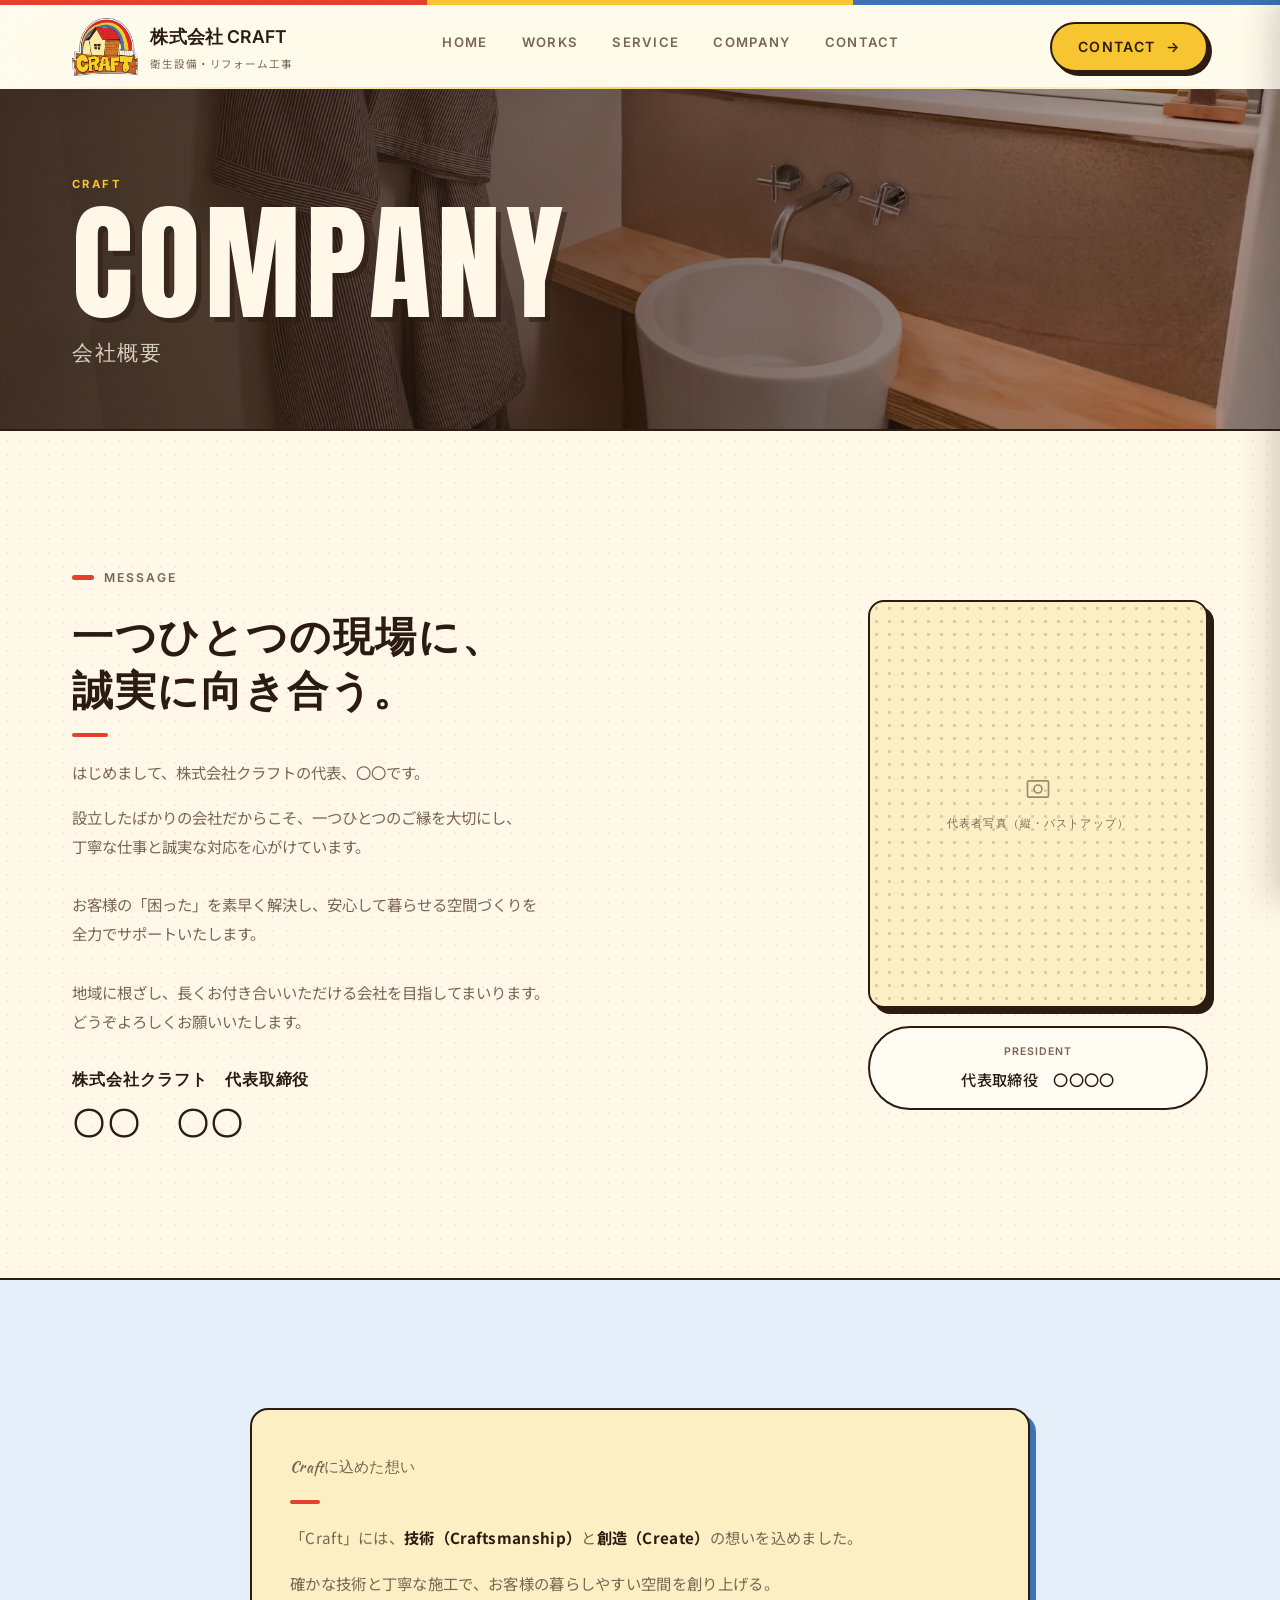
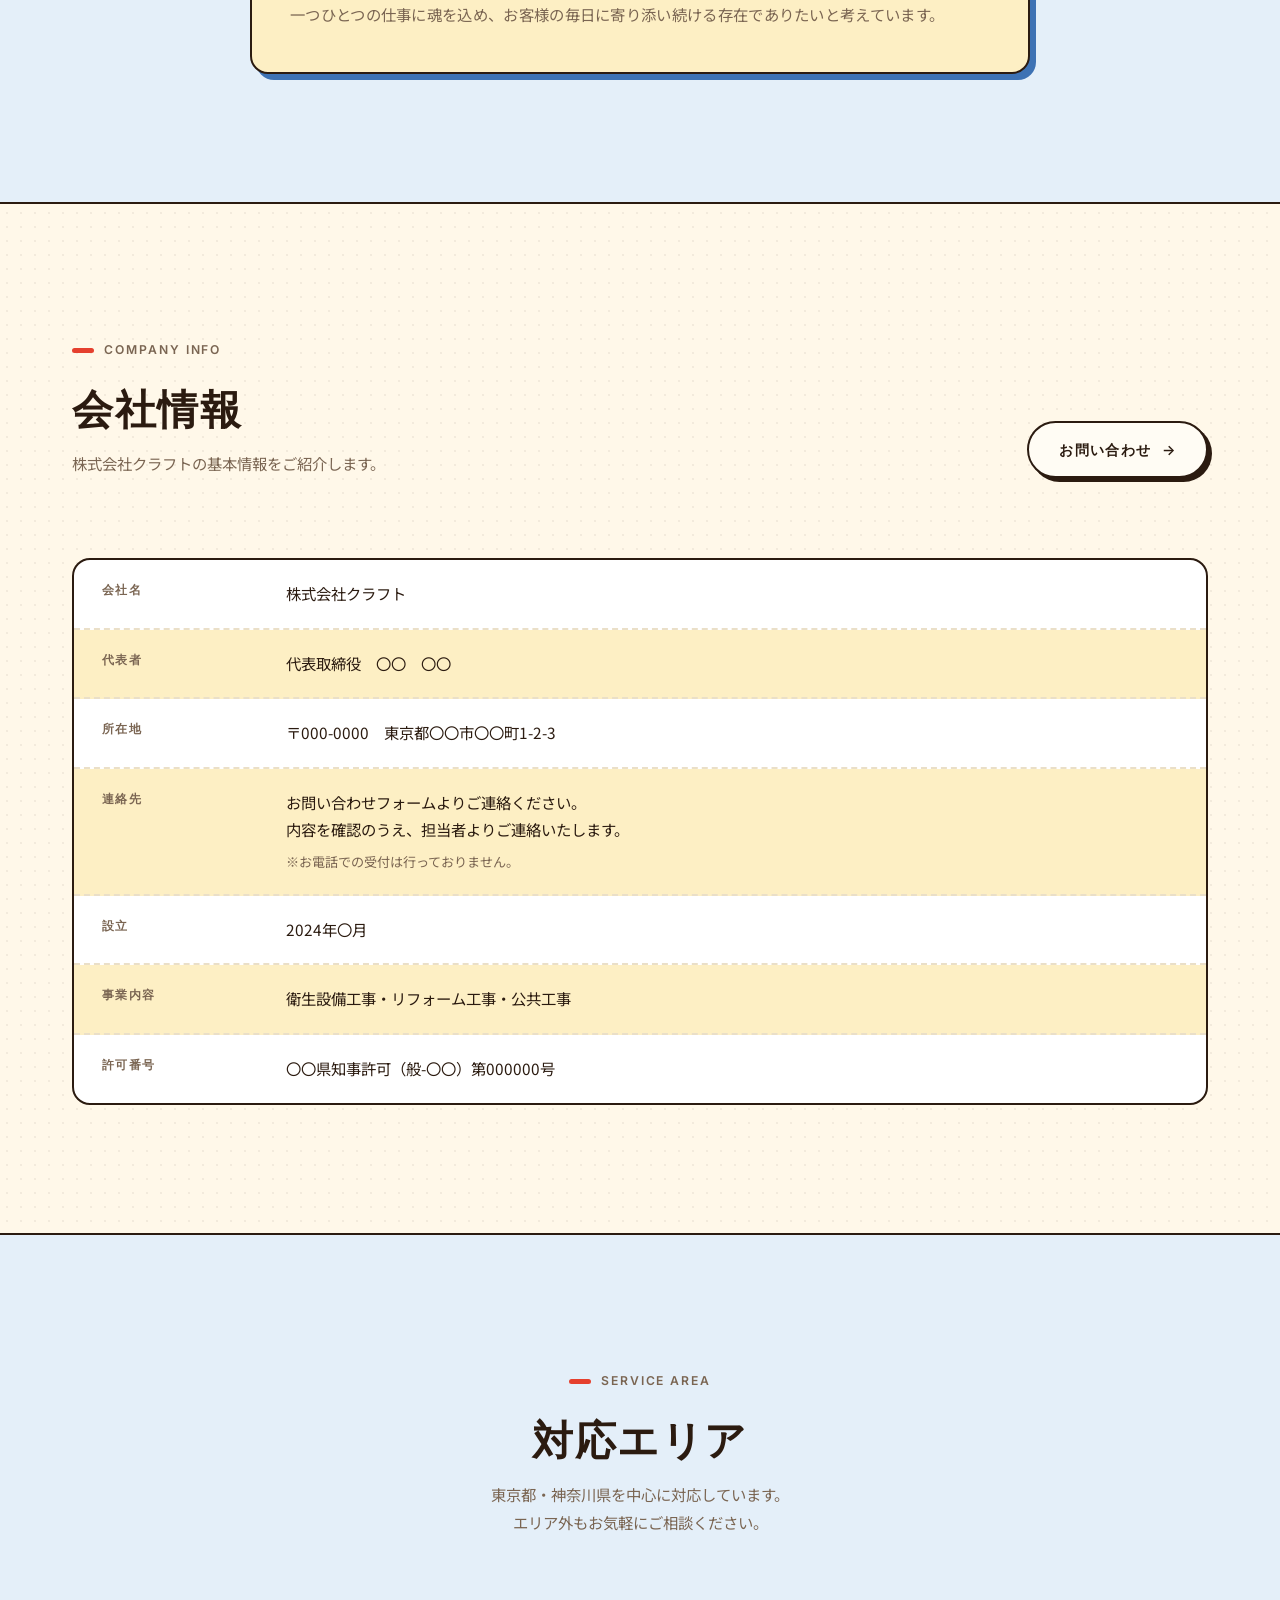
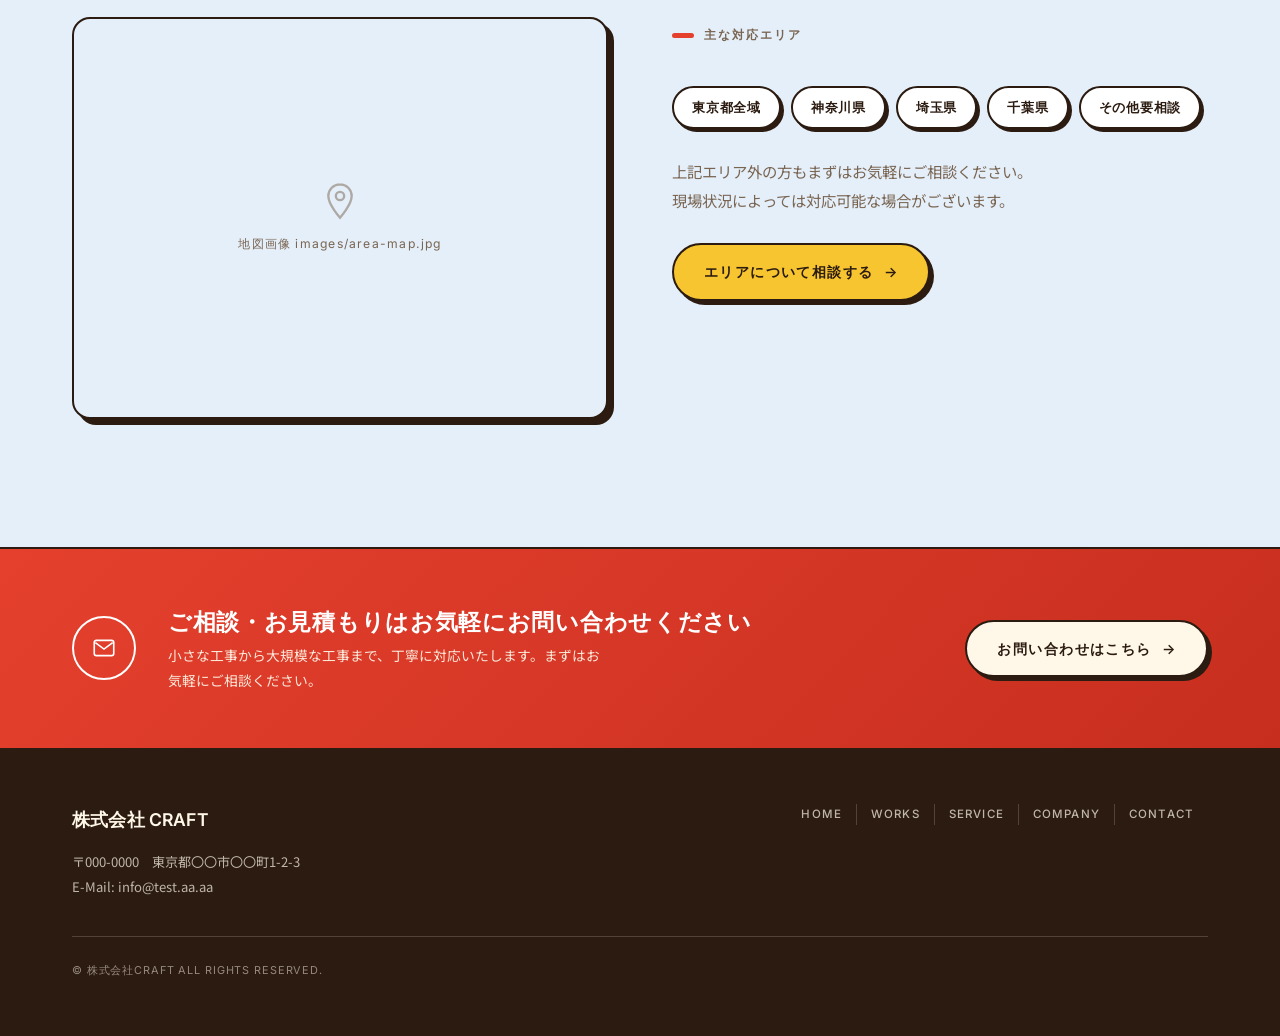
==== company.html @ cd1c636b "Add files via upload" ====
<!doctype html>
<html lang="ja">
  <head>
    <meta charset="UTF-8" />
    <meta name="viewport" content="width=device-width, initial-scale=1.0" />
    <title>会社概要 | 株式会社CRAFT</title>
    <meta
      name="description"
      content="株式会社CRAFTの会社概要。代表挨拶・CRAFTに込めた想い・会社情報・対応エリアをご紹介します。"
    />
    <link
      href="https://fonts.googleapis.com/css2?family=Anton&family=Oswald:wght@400;500;600;700&family=Inter:wght@300;400;500;600;700&family=Pacifico&family=Noto+Sans+JP:wght@300;400;500;700&display=swap"
      rel="stylesheet"
    />
    <link
      href="https://fonts.googleapis.com/css2?family=Kaushan+Script&display=swap"
      rel="stylesheet"
    />
    <link rel="stylesheet" href="css/reset.min.css" />
    <link rel="stylesheet" href="css/style.css" />
    <link rel="stylesheet" href="css/pages.css" />
  </head>
  <body>
    <div class="top-stripe"></div>
    <header class="site-header">
      <div class="wrap">
        <a href="index.html" class="logo">
          <img src="images/logo.webp" alt="株式会社クラフト ロゴ" />
          <span>株式会社 CRAFT<small>衛生設備・リフォーム工事</small></span>
        </a>
        <nav class="nav">
          <a href="index.html">HOME</a>
          <a href="works.html">WORKS</a>
          <a href="service.html">SERVICE</a>
          <a href="company.html" class="is-active">COMPANY</a>
          <a href="contact.html">CONTACT</a>
        </nav>
        <div class="header__right">
          <a href="contact.html" class="btn btn--primary"
            ><span>CONTACT</span><span class="arrow">→</span></a
          >
          <button
            class="hamburger"
            id="hamburgerBtn"
            aria-label="メニューを開く"
          >
            <span class="hamburger__label">MENU</span>
            <span class="hamburger__lines">
              <span></span>
              <span></span>
              <span></span>
            </span>
          </button>
        </div>
      </div>
    </header>
    <nav class="mobile-nav" id="mobileNav">
      <button class="close" id="closeBtn" aria-label="メニューを閉じる">
        <span></span><span></span>
      </button>
      <a href="index.html">HOME</a>
      <a href="works.html">WORKS</a>
      <a href="service.html">SERVICE</a>
      <a href="company.html">COMPANY</a>
      <a href="contact.html">CONTACT</a>
    </nav>
    <main>
      <section class="page-hero page-hero--company">
        <div class="page-hero__bg"></div>
        <div class="page-hero__overlay"></div>
        <div class="wrap page-hero__inner">
          <p class="page-hero__eyebrow">Craft</p>
          <h1 class="page-hero__title">COMPANY</h1>
          <p class="page-hero__subtitle">会社概要</p>
        </div>
      </section>

      <!-- 代表挨拶 -->
      <section class="block" id="president">
        <div class="wrap">
          <div class="president__body reveal">
            <div class="president__text">
              <p class="eyebrow">Message</p>
              <h2 class="heading">
                一つひとつの現場に、<br />誠実に向き合う。
              </h2>
              <div class="service-detail__rule"></div>
              <p class="lead">
                はじめまして、株式会社クラフトの代表、〇〇です。
              </p>
              <p
                style="
                  margin-top: 16px;
                  font-size: var(--fs-body);
                  color: var(--ink-soft);
                  line-height: 1.9;
                "
              >
                設立したばかりの会社だからこそ、一つひとつのご縁を大切にし、<br />
                丁寧な仕事と誠実な対応を心がけています。<br /><br />
                お客様の「困った」を素早く解決し、安心して暮らせる空間づくりを<br />
                全力でサポートいたします。<br /><br />
                地域に根ざし、長くお付き合いいただける会社を目指してまいります。<br />
                どうぞよろしくお願いいたします。
              </p>
              <p
                style="
                  margin-top: 28px;
                  font-family: var(--f-display);
                  font-weight: 600;
                  font-size: 1rem;
                  letter-spacing: 0.06em;
                  color: var(--ink);
                "
              >
                株式会社クラフト　代表取締役<br />
                <span
                  style="
                    font-family: var(--f-hero);
                    font-size: 2rem;
                    letter-spacing: 0.08em;
                  "
                  >〇〇　〇〇</span
                >
              </p>
            </div>
            <div>
              <div class="frame president__media">
                <div class="ph" style="--r: 3/3.6">
                  <div class="ph__tag">
                    <svg
                      viewBox="0 0 24 24"
                      fill="none"
                      stroke="currentColor"
                      stroke-width="1.4"
                    >
                      <rect x="3" y="5" width="18" height="14" rx="1.2" />
                      <circle cx="12" cy="12" r="3.4" />
                    </svg>
                    <span>代表者写真（縦・バストアップ）</span>
                  </div>
                </div>
              </div>
              <div class="about__caption">
                <span class="role">PRESIDENT</span>
                <span class="name">代表取締役　〇〇〇〇</span>
              </div>
            </div>
          </div>
        </div>
      </section>

      <!-- Craftに込めた想い -->
      <section class="block block--soft" id="belief">
        <div class="wrap">
          <div class="reveal" style="max-width: 780px; margin-inline: auto">
            <div
              class="about__belief"
              style="border-radius: 18px; box-shadow: 6px 6px 0 var(--blue)"
            >
              <p class="about__belief-title">Craftに込めた想い</p>
              <div class="about__belief-rule"></div>
              <p>
                「Craft」には、<strong>技術（Craftsmanship）</strong>と<strong>創造（Create）</strong>の想いを込めました。
              </p>
              <p
                style="
                  margin-top: 14px;
                  font-size: var(--fs-body);
                  color: var(--ink-soft);
                  line-height: 2;
                "
              >
                確かな技術と丁寧な施工で、お客様の暮らしやすい空間を創り上げる。<br />
                一つひとつの仕事に魂を込め、お客様の毎日に寄り添い続ける存在でありたいと考えています。
              </p>
            </div>
          </div>
        </div>
      </section>

      <!-- 会社概要 -->
      <section class="block" id="overview">
        <div class="wrap">
          <div class="sec-head sec-head--split reveal">
            <div>
              <p class="eyebrow">Company Info</p>
              <h2 class="heading">会社情報</h2>
              <p class="lead">株式会社クラフトの基本情報をご紹介します。</p>
            </div>
            <a href="contact.html" class="btn btn--outline"
              ><span>お問い合わせ</span><span class="arrow">→</span></a
            >
          </div>
          <dl class="company__table reveal">
            <div class="company__row">
              <dt>会社名</dt>
              <dd>株式会社クラフト</dd>
            </div>
            <div class="company__row">
              <dt>代表者</dt>
              <dd>代表取締役　〇〇　〇〇</dd>
            </div>
            <div class="company__row">
              <dt>所在地</dt>
              <dd>〒000-0000　東京都〇〇市〇〇町1-2-3</dd>
            </div>
            <div class="company__row">
              <dt>連絡先</dt>
              <dd>
                お問い合わせフォームよりご連絡ください。<br />
                内容を確認のうえ、担当者よりご連絡いたします。
                <small>※お電話での受付は行っておりません。</small>
              </dd>
            </div>
            <div class="company__row">
              <dt>設立</dt>
              <dd>2024年〇月</dd>
            </div>
            <div class="company__row">
              <dt>事業内容</dt>
              <dd>衛生設備工事・リフォーム工事・公共工事</dd>
            </div>
            <div class="company__row">
              <dt>許可番号</dt>
              <dd>〇〇県知事許可（般-〇〇）第000000号</dd>
            </div>
          </dl>
        </div>
      </section>

      <!-- 対応エリア -->
      <section class="block block--soft" id="area">
        <div class="wrap">
          <div class="sec-head sec-head--center reveal">
            <p class="eyebrow">Service Area</p>
            <h2 class="heading">対応エリア</h2>
            <p class="lead" style="margin-inline: auto">
              東京都・神奈川県を中心に対応しています。<br />エリア外もお気軽にご相談ください。
            </p>
          </div>
          <div class="area__body reveal">
            <div class="area__map-wrap">
              <svg
                viewBox="0 0 24 24"
                fill="none"
                stroke="currentColor"
                stroke-width="1.4"
              >
                <path
                  d="M12 2C8.13 2 5 5.13 5 9c0 5.25 7 13 7 13s7-7.75 7-13c0-3.87-3.13-7-7-7z"
                />
                <circle cx="12" cy="9" r="2.5" />
              </svg>
              <span>地図画像 images/area-map.jpg</span>
            </div>
            <div>
              <p class="eyebrow" style="margin-bottom: 20px">主な対応エリア</p>
              <div class="area__tags">
                <span class="area__tag">東京都全域</span>
                <span class="area__tag">神奈川県</span>
                <span class="area__tag">埼玉県</span>
                <span class="area__tag">千葉県</span>
                <span class="area__tag">その他要相談</span>
              </div>
              <p
                style="
                  margin-top: 28px;
                  font-size: var(--fs-body);
                  color: var(--ink-soft);
                  line-height: 1.9;
                "
              >
                上記エリア外の方もまずはお気軽にご相談ください。<br />
                現場状況によっては対応可能な場合がございます。
              </p>
              <a
                href="contact.html"
                class="btn btn--primary"
                style="margin-top: 28px"
              >
                <span>エリアについて相談する</span><span class="arrow">→</span>
              </a>
            </div>
          </div>
        </div>
      </section>
      <section class="block block--dark block--contact">
        <div class="wrap">
          <div class="contact__body reveal">
            <span class="contact__icon">
              <svg
                viewBox="0 0 24 24"
                fill="none"
                stroke="currentColor"
                stroke-width="1.5"
              >
                <rect x="3" y="5" width="18" height="14" rx="2" />
                <path d="m4 7 8 6 8-6" />
              </svg>
            </span>
            <div class="contact__text">
              <h2 class="heading">
                ご相談・お見積もりはお気軽にお問い合わせください
              </h2>
              <p class="lead">
                小さな工事から大規模な工事まで、丁寧に対応いたします。まずはお気軽にご相談ください。
              </p>
            </div>
            <a href="contact.html" class="btn btn--light"
              ><span>お問い合わせはこちら</span><span class="arrow">→</span></a
            >
          </div>
        </div>
      </section>
    </main>

    <footer class="site-footer">
      <div class="wrap">
        <div class="footer__top">
          <div class="footer__brand">
            <span class="logo">株式会社 CRAFT</span>
            <p>
              〒000-0000　東京都〇〇市〇〇町1-2-3<br />E-Mail: info@test.aa.aa
            </p>
          </div>
          <nav class="footer__nav">
            <a href="index.html">HOME</a>
            <a href="works.html">WORKS</a>
            <a href="service.html">SERVICE</a>
            <a href="company.html">COMPANY</a>
            <a href="contact.html">CONTACT</a>
          </nav>
        </div>
        <p class="footer__bottom">© 株式会社CRAFT All Rights Reserved.</p>
      </div>
    </footer>
    <script src="js/main.js"></script>
  </body>
</html>
---- css/style.css ----
/* ==================================================
   style.css  |  株式会社クラフト  Corporate Site
   -------------------------------------------------
   ロゴカラー参照
     Yellow  #F7C530 / Deep #E0A815 / Soft #FDEFC4
     Red     #E5402E / Deep #C72E1E
     Blue    #3D72B4 / Deep #2C5588 / Soft #E4EFF9
   -------------------------------------------------
   フォント（BRONSON & CO. 参照）
     Hero    : Anton            （ヒーロー大見出し・超極太）
     Display : Oswald           （セクション見出し・コンデンスドアメリカン）
     Body    : Noto Sans JP     （日本語本文）
     Label   : Inter            （ボタン・ラベル・メタ情報）
     Accent  : Pacifico         （装飾アクセント）
   ================================================== */

/* ===================== Tokens ===================== */
:root {
  --cream: #fff8e9;
  --off-white: #fffcf4;
  --paper: #ffffff;

  --yellow: #f7c530;
  --yellow-deep: #e0a815;
  --yellow-soft: #fdefc4;

  --red: #e5402e;
  --red-deep: #c72e1e;

  --blue: #3d72b4;
  --blue-deep: #2c5588;
  --blue-soft: #e4eff9;

  --ink: #2b1b10;
  --ink-soft: #7a6552;
  --line: #eadfc8;
  --white: #ffffff;

  /* ── Fonts ── */
  --f-hero: "Anton", sans-serif; /* ヒーロー大見出し */
  --f-display: "Oswald", sans-serif; /* セクション見出し */
  --f-body: "Noto Sans JP", sans-serif; /* 日本語本文 */
  --f-label: "Inter", sans-serif; /* ボタン・ラベル */
  --f-accent: "Kaushan Script", cursive; /* 装飾アクセント */

  /* ── Font sizes ── */
  --fs-hero: clamp(2.5rem, 4.3vw, 3.9rem); /* ヒーロータイトル */
  --fs-h2: clamp(1.8rem, 3.2vw, 2.8rem); /* セクション見出し */
  --fs-h2-sub: clamp(1.1rem, 1.8vw, 1.4rem); /* サブ見出し */
  --fs-eyebrow: 0.76rem; /* アイブロウラベル */
  --fs-body: 0.96rem; /* 本文 */
  --fs-small: 0.82rem; /* 補足・メタ */
  --fs-btn: 0.88rem; /* ボタン */

  --side: clamp(24px, 6vw, 72px);
  --gap-lg: clamp(28px, 5vw, 72px);
  --header-h: 84px;
  --stripe-h: 5px;
}

* {
  box-sizing: border-box;
}
html {
  scroll-behavior: smooth;
}
body {
  margin: 0;
  background-color: var(--cream);
  background-image: radial-gradient(
    rgba(43, 27, 16, 0.06) 1px,
    transparent 1px
  );
  background-size: 14px 14px;
  color: var(--ink);
  font-family: var(--f-body);
  font-weight: 400;
  line-height: 1.8;
  -webkit-font-smoothing: antialiased;
}
img,
svg {
  display: block;
  max-width: 100%;
}
a {
  color: inherit;
  text-decoration: none;
}
ul {
  margin: 0;
  padding: 0;
  list-style: none;
}
h1,
h2,
h3,
p {
  margin: 0;
}
button {
  font: inherit;
  background: none;
  border: none;
  cursor: pointer;
}

:focus-visible {
  outline: 3px solid var(--blue);
  outline-offset: 3px;
}

.wrap {
  max-width: 1280px;
  margin-inline: auto;
  padding-inline: var(--side);
}

/* ===================== Top stripe ===================== */
.top-stripe {
  position: fixed;
  top: 0;
  left: 0;
  right: 0;
  z-index: 55;
  height: var(--stripe-h);
  background: linear-gradient(
    90deg,
    var(--red) 0 33.333%,
    var(--yellow) 33.333% 66.666%,
    var(--blue) 66.666% 100%
  );
}

/* ===================== Section ===================== */
.block {
  padding-block: clamp(64px, 10vw, 132px);
  border-bottom: 2.5px solid var(--ink);
  scroll-margin-top: var(--header-h);
}
.block--soft {
  background: var(--blue-soft);
}
.block--dark {
  background: linear-gradient(135deg, var(--red) 0%, var(--red-deep) 100%);
  color: var(--cream);
  border-bottom: none;
}

/* =============== Eyebrow / headings ================= */
.eyebrow {
  display: inline-flex;
  align-items: center;
  gap: 10px;
  font-family: var(--f-label);
  font-weight: 600;
  font-size: var(--fs-eyebrow);
  letter-spacing: 0.16em;
  color: var(--ink-soft);
  margin-bottom: 18px;
  text-transform: uppercase;
}
.block--dark .eyebrow {
  color: var(--cream);
}
.eyebrow::before {
  content: "";
  width: 22px;
  height: 5px;
  border-radius: 3px;
  background: var(--red);
}
.block--dark .eyebrow::before {
  background: var(--white);
}

h2.heading {
  font-family: var(--f-display);
  font-weight: 700;
  color: var(--ink);
  line-height: 1.3;
  letter-spacing: 0.04em;
  font-size: var(--fs-h2);
}

.hero__title {
  font-family: var(--f-hero);
  font-weight: 400; /* Anton is single-weight — inherently bold */
  color: var(--ink);
  line-height: 1.08;
  letter-spacing: 0.04em;
}
.block--dark h2.heading {
  color: var(--white);
}

.lead {
  font-size: var(--fs-body);
  color: var(--ink-soft);
  max-width: 46ch;
  margin-top: 18px;
}
.block--dark .lead {
  color: rgba(255, 248, 233, 0.92);
}

/* ==================== Buttons ===================== */
.btn {
  display: inline-flex;
  align-items: center;
  gap: 10px;
  padding: 14px 30px;
  font-family: var(--f-label);
  font-weight: 600;
  font-size: var(--fs-btn);
  letter-spacing: 0.1em;
  text-transform: uppercase;
  border: 2.5px solid var(--ink);
  border-radius: 999px;
  transition:
    background 0.25s ease,
    color 0.25s ease,
    transform 0.2s ease,
    box-shadow 0.2s ease;
}
.btn .arrow {
  transition: transform 0.3s;
}
.btn:hover .arrow {
  transform: translateX(5px);
}

.btn--primary {
  background: var(--yellow);
  color: var(--ink);
  box-shadow: 4px 4px 0 var(--ink);
}
.btn--primary:hover {
  box-shadow: 7px 7px 0 var(--ink);
  transform: translate(-3px, -3px);
}

.btn--outline {
  background: var(--off-white);
  color: var(--ink);
  box-shadow: 4px 4px 0 var(--ink);
}
.btn--outline:hover {
  background: var(--ink);
  color: var(--cream);
  box-shadow: 7px 7px 0 var(--yellow);
  transform: translate(-3px, -3px);
}

.btn--light {
  background: var(--cream);
  color: var(--ink);
  box-shadow: 4px 4px 0 var(--ink);
}
.btn--light:hover {
  background: var(--white);
  box-shadow: 7px 7px 0 var(--ink);
  transform: translate(-3px, -3px);
}

.btn--ghost {
  color: var(--ink);
  border: none;
  border-bottom: 2px solid var(--line);
  border-radius: 0;
  padding: 6px 0;
}
.btn--ghost:hover {
  border-color: var(--red);
  color: var(--red);
}
.block--dark .btn--ghost {
  color: var(--cream);
  border-color: rgba(255, 248, 233, 0.4);
}

/* ============= Placeholder photography ============ */
.ph {
  position: relative;
  width: 100%;
  aspect-ratio: var(--r, 4/5);
  overflow: hidden;
  border: 2.5px solid var(--ink);
  border-radius: 16px;
  background: var(--yellow-soft);
}
.ph::before {
  content: "";
  position: absolute;
  inset: 0;
  background-image: radial-gradient(
    rgba(43, 27, 16, 0.16) 1.6px,
    transparent 1.6px
  );
  background-size: 13px 13px;
}
.ph__tag {
  position: absolute;
  inset: 0;
  display: flex;
  flex-direction: column;
  align-items: center;
  justify-content: center;
  gap: 10px;
  font-family: var(--f-label);
  font-weight: 500;
  font-size: 0.7rem;
  letter-spacing: 0.1em;
  color: var(--ink-soft);
}
.ph__tag svg {
  width: 28px;
  height: 28px;
  opacity: 0.75;
}

.frame {
  position: relative;
}
.frame .ph {
  box-shadow: 6px 6px 0 var(--ink);
}
.hero__bg.ph {
  border: none;
  border-radius: 0;
  box-shadow: none;
}
.hero__bg.ph::before {
  background-image: radial-gradient(
    rgba(43, 27, 16, 0.1) 1.6px,
    transparent 1.6px
  );
}

/* ===================== Header ===================== */
.site-header {
  position: fixed;
  top: var(--stripe-h);
  left: 0;
  right: 0;
  z-index: 50;
  height: var(--header-h);
  display: flex;
  align-items: center;

  background: rgba(255, 255, 255, 0.38);

  backdrop-filter: blur(24px) saturate(180%);
  -webkit-backdrop-filter: blur(24px) saturate(180%);

  border-bottom: none;

  box-shadow:
    0 8px 30px rgba(0, 0, 0, 0.05),
    inset 0 1px rgba(255, 255, 255, 0.45);
}
.site-header::before {
  content: "";
  position: absolute;
  left: 0;
  right: 0;
  bottom: 0;
  height: 2px;
  opacity: 0.8;
  background: linear-gradient(
    90deg,
    transparent,
    rgba(247, 197, 48, 0.9),
    transparent
  );
  pointer-events: none;
}

.site-header .wrap {
  position: relative;
  z-index: 1;
  width: 100%;
  display: flex;
  align-items: center;
  justify-content: space-between;
}
.logo {
  display: flex;
  align-items: center;
  gap: 12px;
  font-family: var(--f-label);
  font-size: 1.1rem;
  letter-spacing: 0.01em;
  font-weight: 600;
}
.logo img {
  flex: 0 0 auto;
  width: auto;
  height: 58px;
  aspect-ratio: auto;
  object-fit: contain;
  display: block;
}
.logo small {
  display: block;
  font-family: var(--f-body);
  font-weight: 400;
  font-size: 0.66rem;
  letter-spacing: 0.08em;
  color: var(--ink-soft);
  margin-top: 2px;
}
.nav {
  display: flex;
  align-items: center;
  gap: 34px;
}
.nav a {
  position: relative;
  font-family: var(--f-label);
  font-weight: 600;
  font-size: 0.82rem;
  letter-spacing: 0.1em;
  text-transform: uppercase;
  color: var(--ink-soft);
  padding-bottom: 8px;
}
.nav a::after {
  content: "";
  position: absolute;
  left: 0;
  bottom: 0;
  width: 0;
  height: 3px;
  border-radius: 2px;
  background: var(--red);
  transition: width 0.3s;
}
.nav a:hover,
.nav a.is-active {
  color: var(--ink);
}
.nav a:hover::after,
.nav a.is-active::after {
  width: 100%;
}

.header__right {
  display: flex;
  align-items: center;
  gap: 24px;
}
.header__right .btn {
  padding: 10px 26px;
}

.hamburger {
  display: none;
  flex-direction: row;
  align-items: center;
  justify-content: center;
  gap: 12px;

  min-width: 108px;
  height: 48px;
  padding: 0 18px;

  background: var(--yellow);
  border: 2.5px solid var(--ink);
  border-radius: 999px;
  box-shadow: 4px 4px 0 var(--ink);
  transition:
    transform 0.2s ease,
    box-shadow 0.2s ease,
    background 0.25s ease;
}

.hamburger__label {
  font-family: var(--f-label);
  font-size: 0.72rem;
  font-weight: 700;
  letter-spacing: 0.14em;
  color: var(--ink);
}

.hamburger__lines {
  display: flex;
  flex-direction: column;
  gap: 5px;
}

.hamburger__lines span {
  display: block;
  width: 20px;
  height: 2.5px;
  border-radius: 2px;
  background: var(--ink);
}

.hamburger:hover {
  transform: translate(-3px, -3px);
  box-shadow: 7px 7px 0 var(--ink);
}

.mobile-nav {
  position: fixed;
  top: 0;
  right: 0;
  bottom: 0;
  left: auto;
  width: min(86vw, 420px);
  background: var(--cream);
  z-index: 60;
  display: flex;
  flex-direction: column;
  align-items: flex-start;
  justify-content: center;
  gap: 34px;
  padding-inline: 48px;
  transform: translateX(100%);
  transition: transform 0.45s ease;
  box-shadow: -10px 0 30px rgba(43, 27, 16, 0.18);
}
.mobile-nav.is-open {
  transform: translateX(0);
}
.mobile-nav::before {
  content: "";
  position: fixed;
  top: 0;
  right: 100%;
  bottom: 0;
  width: 100vw;
  background: rgba(43, 27, 16, 0.36);
  opacity: 0;
  pointer-events: none;
  transition: opacity 0.45s ease;
}

.mobile-nav.is-open::before {
  opacity: 1;
}
.mobile-nav a {
  font-family: var(--f-label);
  font-weight: 600;
  font-size: 1.1rem;
  letter-spacing: 0.12em;
  text-transform: uppercase;
  color: var(--ink);
  position: relative;
}
.mobile-nav a::after {
  content: "";
  position: absolute;
  left: 0;
  bottom: -6px;
  width: 0;
  height: 3px;
  background: var(--red);
  border-radius: 999px;
  transition: width 0.3s ease;
}
.mobile-nav a:hover::after,
.mobile-nav a:focus-visible::after {
  width: 100%;
}
.mobile-nav .close {
  position: absolute;
  top: 30px;
  right: 30px;
  width: 26px;
  height: 26px;
}
.mobile-nav .close span {
  position: absolute;
  top: 50%;
  left: 0;
  width: 100%;
  height: 2.5px;
  background: var(--ink);
}
.mobile-nav .close span:first-child {
  transform: rotate(45deg);
}
.mobile-nav .close span:last-child {
  transform: rotate(-45deg);
}

/* ===================== Hero ===================== */
.hero {
  position: relative;
  display: flex;
  align-items: center;
  min-height: 94vh;
  border-bottom: 2.5px solid var(--ink);
}
.hero__bg {
  position: absolute;
  inset: 0;
  overflow: hidden;
  z-index: 0;
}

.hero__slide {
  position: absolute;
  inset: 0;

  background-size: cover;
  background-position: center;

  opacity: 0;

  animation: heroFade 18s infinite;
}

.hero__slide--1 {
  background-image: url("../images/hero-01.jpg");

  animation-delay: 0s;
}

.hero__slide--2 {
  background-image: url("../images/hero-02.jpg");

  animation-delay: 6s;
}

.hero__slide--3 {
  background-image: url("../images/hero-03.jpg");

  animation-delay: 12s;
}
.hero__overlay {
  position: absolute;
  inset: 0;
  z-index: 1;
  background:
    linear-gradient(
      95deg,
      rgba(66, 45, 25, 0.76) 0%,
      rgba(95, 67, 39, 0.52) 34%,
      rgba(170, 125, 45, 0.18) 62%,
      rgba(255, 255, 255, 0) 100%
    ),
    linear-gradient(
      180deg,
      rgba(43, 27, 16, 0.12) 0%,
      rgba(43, 27, 16, 0.04) 48%,
      rgba(43, 27, 16, 0.22) 100%
    );
}

.hero__inner {
  position: relative;
  z-index: 2;
  width: 100%;
  padding-block: calc(var(--header-h) + var(--stripe-h) + 40px) 60px;
}

.hero__text {
  max-width: 980px;
  color: var(--cream);
}

.hero__label {
  display: inline-flex;
  flex-direction: column;
  gap: 6px;
  margin-bottom: 22px;
}

.hero__label-en {
  width: fit-content;
  font-family: var(--f-label);
  font-size: 0.72rem;
  font-weight: 700;
  letter-spacing: 0.18em;
  color: var(--red);
  text-transform: uppercase;
}

.hero__label-ja {
  position: relative;
  width: fit-content;
  font-family: var(--f-body);
  font-size: clamp(0.9rem, 1vw, 1rem);
  font-weight: 700;
  letter-spacing: 0.08em;
  color: var(--cream);
}

.hero__label-ja::after {
  content: "";
  position: absolute;
  left: 0;
  bottom: -8px;
  width: 110%;
  height: 5px;
  border-radius: 999px;
  background: var(--yellow);
  transform: rotate(-2deg);
}

.hero__title {
  font-size: var(--fs-hero);
  line-height: 1.18;
  letter-spacing: 0.015em;
  color: var(--cream);
  text-shadow: 3px 3px 0 rgba(43, 27, 16, 0.55);
}

.hero__underline {
  margin-top: 14px;
  color: var(--blue);
}
.hero__underline path {
  stroke-dasharray: 230;
  stroke-dashoffset: 230;
  animation: draw 1.2s 0.5s ease forwards;
}
@keyframes draw {
  to {
    stroke-dashoffset: 0;
  }
}

.hero__text .lead {
  margin-top: 24px;
  max-width: 760px;
  color: rgba(255, 248, 233, 0.92);
  font-size: clamp(0.92rem, 1vw, 1rem);
  line-height: 1.9;
  font-weight: 500;
  white-space: normal;
}

.hero__buttons {
  display: flex;
  gap: 16px;
  margin-top: 30px;
  flex-wrap: wrap;
}

/* ===================== Works ===================== */
.works__head {
  display: flex;
  justify-content: space-between;
  align-items: flex-end;
  gap: 24px;
  flex-wrap: wrap;
  margin-bottom: 56px;
}
.works__grid {
  display: grid;
  grid-template-columns: repeat(3, 1fr);
  gap: 36px;
}
.works__item .ph {
  --r: 5/4;
}

.works__photo {
  position: relative;
  overflow: hidden;
  aspect-ratio: 4 / 3;
  border: 2.5px solid var(--ink);
  border-radius: 16px;
  box-shadow: 6px 6px 0 var(--ink);
  background: var(--off-white);
}

.works__photo img {
  width: 100%;
  height: 100%;
  object-fit: cover;
  transition: transform 0.45s ease;
}

.works__item:hover .works__photo img {
  transform: scale(1.06);
}

.works__chip {
  position: absolute;
  left: 16px;
  bottom: 16px;
  background: var(--yellow);
  color: var(--ink);
  font-family: var(--f-label);
  font-weight: 600;
  font-size: 0.7rem;
  letter-spacing: 0.02em;
  padding: 7px 16px;
  border: 2px solid var(--ink);
  border-radius: 999px;
  transform: rotate(-3deg);
  z-index: 2;
}
.works__item {
  display: block;
}

.works__item .works__photo {
  transition:
    transform 0.3s ease,
    box-shadow 0.3s ease;
}

.works__item:hover .works__photo {
  transform: translate(-3px, -3px);
  box-shadow: 9px 9px 0 var(--ink);
}

.works__title {
  margin-top: 22px;
  font-family: var(--f-display);
  font-size: var(--fs-h2-sub);
  font-weight: 600;
  letter-spacing: 0.03em;
  color: var(--ink);
}
.works__meta {
  margin-top: 8px;
  font-family: var(--f-label);
  font-weight: 400;
  font-size: var(--fs-small);
  letter-spacing: 0.06em;
  color: var(--ink-soft);
}

/* ===================== Service ===================== */
.service__head {
  display: flex;
  justify-content: space-between;
  align-items: flex-end;
  gap: 24px;
  flex-wrap: wrap;
  margin-bottom: 96px;
}
.service__head .lead {
  margin-top: 10px;
}
.service__grid {
  display: grid;
  grid-template-columns: repeat(3, 1fr);
  gap: 28px;
}
.service__card {
  position: relative;
  background: var(--paper);
  border: 2.5px solid var(--ink);
  border-radius: 18px;
  padding: 92px 32px 36px;
  box-shadow: 6px 6px 0 var(--ink);
  text-align: center;
  transition:
    box-shadow 0.25s ease,
    transform 0.25s ease;
}
.service__card:hover {
  box-shadow: 9px 9px 0 var(--ink);
  transform: translate(-3px, -3px);
}

.service__card:hover .service__icon img {
  transform: translateY(-6px) scale(1.05) rotate(-2deg);
}

.service__top {
  display: flex;
  flex-direction: column;
  align-items: center;
  gap: 14px;
  margin-bottom: 22px;
}

.service__icon {
  position: absolute;
  top: -62px;
  left: 50%;
  transform: translateX(-50%);
  width: 150px;
  height: 150px;
  display: flex;
  align-items: center;
  justify-content: center;
  z-index: 2;
}

.service__icon img {
  width: 170px;
  max-width: none;
  height: auto;
  display: block;
  filter: drop-shadow(0 12px 18px rgba(43, 27, 16, 0.22));
  transition: transform 0.35s ease;
}

.service__title {
  margin-top: 6px;
  font-family: var(--f-display);
  font-size: var(--fs-h2-sub);
  font-weight: 700;
  letter-spacing: 0.04em;
  color: var(--ink);
}

.service__list {
  display: flex;
  flex-direction: column;
  align-items: center;
  gap: 10px;
  padding-bottom: 24px;
  margin-bottom: 24px;
  border-bottom: 2px dashed var(--line);
}

.service__list li {
  position: relative;
  padding-left: 18px;
  font-size: var(--fs-body);
  color: var(--ink-soft);
  text-align: left;
}

.service__list li::before {
  content: "";
  position: absolute;
  left: 0;
  top: 0.5em;
  width: 7px;
  height: 7px;
  border-radius: 50%;
  background: var(--red);
}
.service__link {
  display: inline-flex;
  align-items: center;
  gap: 8px;
  font-family: var(--f-label);
  font-weight: 600;
  font-size: 0.76rem;
  letter-spacing: 0.12em;
  text-transform: uppercase;
  color: var(--ink);
  border-bottom: 2px solid transparent;
}
.service__link:hover {
  border-color: var(--red);
  color: var(--red);
}

/* ===================== Strength ===================== */
.strength__head {
  display: flex;
  justify-content: space-between;
  align-items: flex-end;
  gap: 24px;
  flex-wrap: wrap;
  margin-bottom: 56px;
}
.strength__head .lead {
  margin-top: 10px;
}
.strength__grid {
  display: grid;
  grid-template-columns: repeat(3, 1fr);
  gap: 0;
}
.strength__item {
  padding: 0 36px;
}
.strength__item:first-child {
  padding-left: 0;
}
.strength__item:last-child {
  padding-right: 0;
}
.strength__item + .strength__item {
  border-left: 2.5px dashed var(--ink);
}
.strength__num {
  font-family: var(--f-hero);
  font-size: 4rem;
  font-weight: 400;
  color: var(--yellow-deep);
  line-height: 1;
  letter-spacing: 0.04em;
}
.strength__item:nth-child(2) .strength__num {
  color: var(--red);
}
.strength__item:nth-child(3) .strength__num {
  color: var(--blue);
}
.strength__title {
  margin-top: 14px;
  font-family: var(--f-display);
  font-size: var(--fs-h2-sub);
  font-weight: 600;
  letter-spacing: 0.03em;
  color: var(--ink);
}
.strength__desc {
  margin-top: 14px;
  font-size: var(--fs-body);
  color: var(--ink-soft);
  line-height: 1.9;
}

/* ===================== About ===================== */
.about__body {
  display: grid;
  grid-template-columns: minmax(420px, 1.15fr) minmax(280px, 0.72fr) minmax(
      340px,
      0.9fr
    );
  gap: clamp(32px, 4vw, 64px);
  align-items: center;
}

.about__text .heading {
  max-width: none;
  line-height: 1.32;
  letter-spacing: 0.02em;
}

.about__text .lead {
  max-width: 38em;
  line-height: 2.05;
  letter-spacing: 0.02em;
}

.about__text .btn {
  margin-top: 32px;
}

.about__media {
  --r: 3/3.55;
  max-width: 360px;
  width: 100%;
  margin-inline: auto;
  display: flex;
  flex-direction: column;
  justify-content: center;
}

.about__caption {
  margin-top: 18px;
  text-align: center;
  background: var(--off-white);
  border: 2px solid var(--ink);
  border-radius: 999px;
  padding: 14px 10px;
}
.about__caption .role {
  display: block;
  font-family: var(--f-label);
  font-weight: 600;
  font-size: 0.66rem;
  letter-spacing: 0.1em;
  color: var(--ink-soft);
  margin-bottom: 4px;
}
.about__caption .name {
  font-size: 0.95rem;
  letter-spacing: 0.02em;
  font-weight: 500;
}

.about__belief {
  background: var(--yellow-soft);
  border: 2.5px solid var(--ink);
  border-radius: 18px;
  padding: 42px 38px;
  display: flex;
  flex-direction: column;
  justify-content: center;
  box-shadow: 6px 6px 0 var(--blue);
}

.about__belief-title {
  font-family: var(--f-accent);
  font-size: 1.15rem;
  font-weight: 400;
  color: var(--ink);
  letter-spacing: 0.01em;
}
.about__belief-rule {
  width: 30px;
  height: 4px;
  border-radius: 2px;
  background: var(--red);
  margin: 16px 0 18px;
}

.about__belief p {
  font-size: clamp(0.95rem, 1vw, 1.02rem);
  line-height: 2.1;
  letter-spacing: 0.02em;
  color: var(--ink-soft);
}

.about__belief strong {
  color: var(--ink);
  font-weight: 700;
}

/* ===================== Company ===================== */
.company__head {
  display: flex;
  justify-content: space-between;
  align-items: flex-end;
  gap: 24px;
  flex-wrap: wrap;
  margin-bottom: 48px;
}
.company__table {
  border: 2.5px solid var(--ink);
  border-radius: 18px;
  overflow: hidden;
  background: var(--paper);
}
.company__row {
  display: grid;
  grid-template-columns: 160px 1fr;
  gap: 24px;
  padding: 20px 28px;
  border-bottom: 2px dashed var(--line);
}
.company__row:last-child {
  border-bottom: none;
}
.company__row:nth-child(even) {
  background: var(--yellow-soft);
}
.company__row dt {
  font-family: var(--f-label);
  font-weight: 600;
  font-size: 0.72rem;
  letter-spacing: 0.12em;
  text-transform: uppercase;
  color: var(--ink-soft);
}
.company__row dd {
  margin: 0;
  font-size: var(--fs-body);
  color: var(--ink);
}

.company__row dd small {
  display: block;
  margin-top: 6px;
  font-size: 0.82rem;
  line-height: 1.8;
  color: var(--ink-soft);
}

/* ===================== Contact ===================== */
.block--contact {
  padding-block: clamp(40px, 6vw, 56px);
}
.contact__body {
  display: flex;
  align-items: center;
  gap: 32px;
  flex-wrap: wrap;
}
.contact__icon {
  flex: none;
  width: 64px;
  height: 64px;
  border-radius: 50%;
  display: flex;
  align-items: center;
  justify-content: center;
  border: 2.5px solid var(--white);
  color: var(--white);
}
.contact__icon svg {
  width: 26px;
  height: 26px;
}
.contact__text {
  flex: 1 1 360px;
}
.contact__text .heading {
  font-size: clamp(1.1rem, 2vw, 1.45rem);
  letter-spacing: 0.03em;
}
.contact__text .lead {
  margin-top: 8px;
  font-size: 0.86rem;
  max-width: 54ch;
}
.contact__body .btn {
  flex: none;
}

/* ===================== Footer ===================== */
.site-footer {
  background: var(--ink);
  color: var(--cream);
  padding-block: 56px;
}
.footer__top {
  display: flex;
  justify-content: space-between;
  gap: 32px;
  flex-wrap: wrap;
  padding-bottom: 36px;
  border-bottom: 1px solid rgba(255, 248, 233, 0.18);
}
.footer__brand .logo {
  display: block;
  margin-bottom: 14px;
  color: var(--cream);
}
.footer__brand p {
  font-size: 0.82rem;
  color: rgba(255, 248, 233, 0.7);
  line-height: 1.9;
}
.footer__nav {
  display: flex;
  gap: 0;
  flex-wrap: wrap;
  align-items: center;
  height: fit-content;
}
.footer__nav a {
  font-family: var(--f-label);
  font-weight: 500;
  font-size: 0.72rem;
  letter-spacing: 0.1em;
  text-transform: uppercase;
  color: rgba(255, 248, 233, 0.7);
  padding: 0 14px;
  border-right: 1px solid rgba(255, 248, 233, 0.18);
}
.footer__nav a:last-child {
  border-right: none;
}
.footer__nav a:hover {
  color: var(--yellow);
}
.footer__bottom {
  padding-top: 24px;
  font-family: var(--f-label);
  font-size: 0.68rem;
  letter-spacing: 0.08em;
  text-transform: uppercase;
  color: rgba(255, 248, 233, 0.5);
}

/* ===================== Reveal ===================== */
.reveal {
  opacity: 0;
  transform: translateY(28px);
  transition:
    opacity 0.8s ease,
    transform 0.8s ease;
}
.reveal.is-visible {
  opacity: 1;
  transform: translateY(0);
}

@media (prefers-reduced-motion: reduce) {
  * {
    animation: none !important;
    transition: none !important;
  }
  .reveal {
    opacity: 1;
    transform: none;
  }
}

@keyframes heroFade {
  0% {
    opacity: 0;
  }

  5% {
    opacity: 1;
  }

  30% {
    opacity: 1;
  }

  35% {
    opacity: 0;
  }

  100% {
    opacity: 0;
  }
}

/* ===================== Responsive ===================== */
@media (min-width: 981px) and (max-width: 1200px) {
  .about__body {
    grid-template-columns: minmax(300px, 360px) minmax(360px, 520px);
    gap: 40px 56px;
    max-width: 920px;
    margin-inline: auto;
    align-items: start;
    justify-content: center;
  }

  .about__text {
    grid-column: 1 / -1;
    order: 0;
  }

  .about__media {
    grid-column: 1;
    order: 1;
    max-width: 360px;
    margin-inline: auto;
  }

  .about__belief {
    grid-column: 2;
    order: 2;
    max-width: 520px;
    margin-top: 46px;
  }
}

@media (max-width: 1120px) {
  .nav,
  .header__right .btn {
    display: none;
  }

  .hamburger {
    display: flex;
  }
}

@media (max-width: 980px) {
  .nav,
  .header__right .btn {
    display: none;
  }

  .hamburger {
    display: flex;
  }

  .site-header .wrap {
    gap: 20px;
  }

  .works__grid {
    grid-template-columns: repeat(2, 1fr);
  }

  .service__grid {
    grid-template-columns: repeat(2, 1fr);
    row-gap: 88px;
  }

  .about__body {
    grid-template-columns: 1fr;
    gap: 48px;
    max-width: 720px;
    margin-inline: auto;
  }

  .about__text {
    order: 0;
  }

  .about__media {
    order: 1;
    max-width: 360px;
    margin-inline: auto;
  }

  .about__belief {
    order: 2;
    max-width: 520px;
    margin-inline: auto;
  }

  .strength__grid {
    grid-template-columns: 1fr;
    gap: 40px;
  }

  .strength__item {
    padding-left: 0;
    padding-right: 0;
  }

  .strength__item + .strength__item {
    border-left: none;
    border-top: 2.5px dashed var(--ink);
    padding-top: 40px;
  }
}

@media (max-width: 760px) {
  :root {
    --header-h: 74px;
    --side: clamp(20px, 6vw, 28px);
    --fs-hero: clamp(2.1rem, 10vw, 3rem);
    --fs-h2: clamp(1.55rem, 8vw, 2.25rem);
  }

  .site-header {
    height: var(--header-h);
  }

  .logo {
    gap: 9px;
    font-size: 0.92rem;
  }

  .logo img {
    height: 48px;
  }

  .logo small {
    font-size: 0.56rem;
    letter-spacing: 0.04em;
  }

  .hamburger {
    min-width: 92px;
    height: 42px;
    padding: 0 14px;
    gap: 8px;
  }

  .hamburger__label {
    font-size: 0.66rem;
  }

  .hero {
    min-height: 86vh;
    align-items: flex-end;
  }

  .hero__slide {
    background-position: 62% center;
  }

  .hero__overlay {
    background: linear-gradient(
      180deg,
      rgba(43, 27, 16, 0.22) 0%,
      rgba(66, 45, 25, 0.46) 38%,
      rgba(66, 45, 25, 0.78) 100%
    );
  }

  .hero__inner {
    padding-block: calc(var(--header-h) + 72px) 56px;
  }

  .hero__label {
    margin-bottom: 18px;
  }

  .hero__label-en {
    font-size: 0.62rem;
    letter-spacing: 0.16em;
  }

  .hero__label-ja {
    font-size: 0.84rem;
    letter-spacing: 0.05em;
  }

  .hero__title {
    line-height: 1.16;
    letter-spacing: 0.01em;
    text-shadow: 2px 2px 0 rgba(43, 27, 16, 0.65);
  }

  .hero__underline {
    width: 150px;
    height: auto;
    margin-top: 10px;
  }

  .hero__text {
    max-width: 100%;
  }

  .hero__text .lead {
    max-width: 100%;
    margin-top: 18px;
    font-size: 0.9rem;
    line-height: 1.9;
    white-space: normal;
  }

  .hero__buttons {
    flex-direction: column;
    align-items: stretch;
    gap: 14px;
    margin-top: 26px;
    max-width: 280px;
  }

  .hero__buttons .btn {
    justify-content: center;
  }

  .block {
    padding-block: 72px;
  }

  .eyebrow {
    margin-bottom: 14px;
  }

  .works__head,
  .service__head,
  .strength__head,
  .company__head {
    align-items: flex-start;
    margin-bottom: 44px;
  }

  .works__head .btn,
  .company__head .btn {
    margin-top: 8px;
  }

  .works__grid {
    grid-template-columns: 1fr;
    gap: 42px;
  }

  .works__title {
    margin-top: 18px;
  }

  .service__head {
    margin-bottom: 86px;
  }

  .service__grid {
    grid-template-columns: 1fr;
    gap: 86px;
  }

  .service__card {
    padding: 82px 24px 32px;
  }

  .service__icon {
    top: -50px;
    width: 136px;
    height: 136px;
  }

  .service__icon img {
    width: 154px;
  }

  .service__list {
    align-items: flex-start;
    max-width: 220px;
    margin-inline: auto;
  }

  .strength__head {
    margin-bottom: 40px;
  }

  .strength__num {
    font-size: 3.2rem;
  }

  .about__body {
    gap: 38px;
  }

  .about__text .heading {
    line-height: 1.38;
  }

  .about__text .lead {
    max-width: none;
    line-height: 2;
  }

  .about__media {
    max-width: 300px;
  }

  .about__belief {
    padding: 32px 24px;
  }

  .about__belief p {
    line-height: 2;
  }

  .company__row {
    grid-template-columns: 1fr;
    gap: 8px;
    padding: 18px 20px;
  }

  .contact__body {
    align-items: flex-start;
    gap: 22px;
  }

  .contact__icon {
    width: 56px;
    height: 56px;
  }

  .contact__body .btn {
    width: 100%;
    justify-content: center;
  }

  .footer__top {
    flex-direction: column;
  }

  .footer__nav {
    flex-direction: column;
    align-items: flex-start;
    gap: 14px;
  }

  .footer__nav a {
    padding: 0;
    border-right: none;
  }
}

@media (max-width: 420px) {
  .logo span {
    max-width: 160px;
  }

  .mobile-nav {
    width: 86vw;
    padding-inline: 34px;
  }

  .hero__buttons {
    max-width: 100%;
  }

  .btn {
    width: 100%;
    justify-content: center;
    padding: 13px 22px;
  }

  .works__chip {
    left: 12px;
    bottom: 12px;
    font-size: 0.64rem;
    padding: 6px 12px;
  }

  .service__card {
    padding-inline: 22px;
  }

  .about__caption {
    border-radius: 22px;
  }
}
---- css/pages.css ----
/* ===================================================
   pages.css  |  株式会社クラフト  下層ページ共通スタイル
   ---------------------------------------------------
   style.css のデザインシステムを継承・拡張
   新規コンポーネントのみ記述。既存クラスは style.css を流用。
   ================================================ */

/* ============================================================
   ページヒーロー（下層ページ共通バナー）
   ============================================================ */
.page-hero {
  position: relative;
  height: clamp(280px, 38vh, 420px);
  display: flex;
  align-items: flex-end;
  border-bottom: 2.5px solid var(--ink);
  overflow: hidden;
  margin-top: calc(var(--header-h) + var(--stripe-h));
}

.page-hero__bg {
  position: absolute;
  inset: 0;
  background-size: cover;
  background-position: center;
  background-color: var(--ink); /* 画像なしフォールバック */
}

.page-hero--works .page-hero__bg {
  background-image: url("../images/page-hero-works.webp");
}

.page-hero--company .page-hero__bg {
  background-image: url("../images/page-hero-company.webp");
}

.page-hero--service .page-hero__bg {
  background-image: url("../images/page-hero-service.webp");
}

.page-hero--contact .page-hero__bg {
  background-image: url("../images/page-hero-contact.webp");
}

.page-hero__overlay {
  position: absolute;
  inset: 0;
  z-index: 1;
  background: linear-gradient(
    100deg,
    rgba(43, 27, 16, 0.88) 0%,
    rgba(43, 27, 16, 0.62) 50%,
    rgba(43, 27, 16, 0.32) 100%
  );
}

.page-hero__inner {
  position: relative;
  z-index: 2;
  width: 100%;
  padding-bottom: clamp(36px, 5vw, 60px);
}

.page-hero__eyebrow {
  font-family: var(--f-label);
  font-weight: 700;
  font-size: 0.7rem;
  letter-spacing: 0.22em;
  text-transform: uppercase;
  color: var(--yellow);
  margin-bottom: 10px;
}

.page-hero__title {
  font-family: var(--f-hero);
  font-size: clamp(4rem, 10vw, 8rem);
  color: var(--cream);
  line-height: 0.92;
  letter-spacing: 0.04em;
  text-shadow: 5px 5px 0 rgba(43, 27, 16, 0.55);
}

.page-hero__subtitle {
  font-family: var(--f-display);
  font-weight: 500;
  font-size: clamp(1rem, 2vw, 1.3rem);
  letter-spacing: 0.08em;
  color: rgba(255, 248, 233, 0.8);
  margin-top: 10px;
}

/* ============================================================
   セクション共通ヘッダー（下層ページ用）
   ============================================================ */
.sec-head {
  margin-bottom: clamp(48px, 7vw, 80px);
}
.sec-head--center {
  text-align: center;
}
.sec-head--center .eyebrow {
  justify-content: center;
}
.sec-head--split {
  display: flex;
  justify-content: space-between;
  align-items: flex-end;
  gap: 24px;
  flex-wrap: wrap;
}

/* ============================================================
   サービス詳細（写真 + テキスト 左右交互）
   ============================================================ */
.service-detail {
  display: grid;
  grid-template-columns: 1fr 1fr;
  gap: clamp(40px, 6vw, 80px);
  align-items: center;
}

.service-detail--reverse .service-detail__media {
  order: 2;
}
.service-detail--reverse .service-detail__content {
  order: 1;
}

.service-detail__media .ph {
  --r: 4 / 3;
}

.service-detail__rule {
  width: 36px;
  height: 4px;
  border-radius: 2px;
  background: var(--red);
  margin: 20px 0 22px;
}

.service-detail__list {
  display: flex;
  flex-direction: column;
  gap: 12px;
  margin-top: 20px;
}

.service-detail__list li {
  position: relative;
  padding-left: 22px;
  font-size: var(--fs-body);
  color: var(--ink-soft);
}

.service-detail__list li::before {
  content: "";
  position: absolute;
  left: 0;
  top: 0.55em;
  width: 9px;
  height: 9px;
  border-radius: 50%;
  background: var(--yellow);
  border: 2px solid var(--ink);
}

/* ============================================================
   施工の流れ
   ============================================================ */
.flow {
  margin-top: clamp(48px, 7vw, 72px);
}

.flow__steps {
  display: grid;
  grid-template-columns: repeat(5, 1fr);
  gap: 0;
  position: relative;
}

/* 接続ライン */
.flow__steps::before {
  content: "";
  position: absolute;
  top: 39px;
  left: calc(10% + 8px);
  right: calc(10% + 8px);
  height: 2.5px;
  background: repeating-linear-gradient(
    90deg,
    var(--ink) 0,
    var(--ink) 10px,
    transparent 10px,
    transparent 18px
  );
  z-index: 0;
}

.flow__step {
  display: flex;
  flex-direction: column;
  align-items: center;
  text-align: center;
  padding: 0 12px;
  position: relative;
  z-index: 1;
}

.flow__num {
  width: 80px;
  height: 80px;
  border-radius: 50%;
  border: 2.5px solid var(--ink);
  background: var(--yellow);
  box-shadow: 4px 4px 0 var(--ink);
  display: flex;
  align-items: center;
  justify-content: center;
  font-family: var(--f-hero);
  font-size: 1.7rem;
  color: var(--ink);
  margin-bottom: 20px;
  flex-shrink: 0;
}

.flow__num--red {
  background: var(--red);
  color: var(--cream);
  box-shadow: 4px 4px 0 var(--ink);
}

.flow__num--blue {
  background: var(--blue);
  color: var(--cream);
  box-shadow: 4px 4px 0 var(--ink);
}

.flow__title {
  font-family: var(--f-display);
  font-weight: 600;
  font-size: 0.95rem;
  letter-spacing: 0.04em;
  color: var(--ink);
  margin-bottom: 10px;
}

.flow__desc {
  font-size: 0.82rem;
  color: var(--ink-soft);
  line-height: 1.75;
}

/* ============================================================
   施工事例 フィルター
   ============================================================ */
.works__filter {
  display: flex;
  gap: 12px;
  flex-wrap: wrap;
  margin-bottom: clamp(36px, 5vw, 56px);
}

.works__filter-btn {
  font-family: var(--f-label);
  font-size: 0.8rem;
  font-weight: 600;
  letter-spacing: 0.1em;
  text-transform: uppercase;
  padding: 10px 24px;
  border: 2.5px solid var(--ink);
  border-radius: 999px;
  background: var(--off-white);
  color: var(--ink);
  cursor: pointer;
  box-shadow: 3px 3px 0 var(--ink);
  transition:
    background 0.22s ease,
    color 0.22s ease,
    box-shadow 0.22s ease,
    transform 0.22s ease;
}

.works__filter-btn:hover,
.works__filter-btn.is-active {
  background: var(--yellow);
  box-shadow: 5px 5px 0 var(--ink);
  transform: translate(-2px, -2px);
}

/* works__grid は style.css から流用 */
/* 6枚グリッドレイアウト（下層では3列固定） */
.works__grid--full {
  grid-template-columns: repeat(3, 1fr);
}

/* ============================================================
   会社概要ページ - 代表挨拶セクション
   ============================================================ */
.president__body {
  display: grid;
  grid-template-columns: 1fr clamp(260px, 30%, 340px);
  gap: clamp(40px, 6vw, 80px);
  align-items: center;
}

.president__media {
  --r: 3 / 3.6;
  max-width: 340px;
  width: 100%;
}

/* ============================================================
   対応エリア
   ============================================================ */
.area__body {
  display: grid;
  grid-template-columns: 1fr 1fr;
  gap: clamp(32px, 5vw, 64px);
  align-items: start;
}

.area__map-wrap {
  border: 2.5px solid var(--ink);
  border-radius: 18px;
  overflow: hidden;
  box-shadow: 6px 6px 0 var(--ink);
  aspect-ratio: 4 / 3;
  background: var(--blue-soft);
  display: flex;
  align-items: center;
  justify-content: center;
  flex-direction: column;
  gap: 12px;
  color: var(--ink-soft);
  font-family: var(--f-label);
  font-size: 0.76rem;
  letter-spacing: 0.1em;
}

.area__map-wrap svg {
  width: 40px;
  height: 40px;
  opacity: 0.5;
}

.area__tags {
  display: flex;
  flex-wrap: wrap;
  gap: 10px;
  margin-top: 20px;
}

.area__tag {
  background: var(--paper);
  border: 2px solid var(--ink);
  border-radius: 999px;
  padding: 8px 18px;
  font-family: var(--f-label);
  font-size: 0.8rem;
  font-weight: 600;
  letter-spacing: 0.06em;
  box-shadow: 3px 3px 0 var(--ink);
  color: var(--ink);
}

/* ============================================================
   お問い合わせページ
   ============================================================ */

/* 電話問い合わせカード */
.contact-phone {
  display: flex;
  align-items: center;
  gap: 28px;
  background: var(--yellow-soft);
  border: 2.5px solid var(--ink);
  border-radius: 18px;
  padding: clamp(24px, 4vw, 40px) clamp(28px, 5vw, 48px);
  box-shadow: 6px 6px 0 var(--ink);
  flex-wrap: wrap;
  margin-bottom: clamp(40px, 6vw, 64px);
}

.contact-phone__icon {
  font-size: 2.2rem;
  flex-shrink: 0;
}

.contact-phone__body {
  flex: 1;
}

.contact-phone__label {
  font-family: var(--f-label);
  font-weight: 600;
  font-size: 0.72rem;
  letter-spacing: 0.18em;
  text-transform: uppercase;
  color: var(--ink-soft);
  margin-bottom: 6px;
}

.contact-phone__num {
  font-family: var(--f-hero);
  font-size: clamp(2rem, 4.5vw, 3.2rem);
  color: var(--ink);
  letter-spacing: 0.06em;
  line-height: 1;
}

.contact-phone__note {
  font-family: var(--f-label);
  font-size: 0.76rem;
  letter-spacing: 0.08em;
  color: var(--ink-soft);
  margin-top: 6px;
}

/* フォーム */
.contact-form {
  background: var(--paper);
  border: 2.5px solid var(--ink);
  border-radius: 18px;
  padding: clamp(32px, 5vw, 56px);
  box-shadow: 6px 6px 0 var(--ink);
}

.form-grid {
  display: grid;
  grid-template-columns: 1fr 1fr;
  gap: 24px;
}

.form-grid--full {
  grid-column: 1 / -1;
}

.form-group {
  display: flex;
  flex-direction: column;
  gap: 8px;
}

.form-label {
  font-family: var(--f-label);
  font-weight: 600;
  font-size: 0.76rem;
  letter-spacing: 0.12em;
  text-transform: uppercase;
  color: var(--ink);
}

.form-label .required {
  display: inline-block;
  background: var(--red);
  color: var(--white);
  font-size: 0.65rem;
  font-weight: 700;
  letter-spacing: 0.08em;
  padding: 2px 8px;
  border-radius: 999px;
  margin-left: 8px;
  vertical-align: middle;
}

.form-input,
.form-select,
.form-textarea {
  width: 100%;
  padding: 14px 18px;
  border: 2.5px solid var(--ink);
  border-radius: 12px;
  background: var(--off-white);
  font-family: var(--f-body);
  font-size: var(--fs-body);
  color: var(--ink);
  box-shadow: 3px 3px 0 var(--ink);
  transition:
    box-shadow 0.22s ease,
    transform 0.22s ease,
    border-color 0.22s ease;
  appearance: none;
}

.form-input:focus,
.form-select:focus,
.form-textarea:focus {
  outline: none;
  border-color: var(--red);
  box-shadow: 5px 5px 0 var(--red);
  transform: translate(-2px, -2px);
}

.form-textarea {
  min-height: 160px;
  resize: vertical;
}

.form-select {
  background-image: url("data:image/svg+xml,%3Csvg xmlns='http://www.w3.org/2000/svg' viewBox='0 0 24 24' fill='none' stroke='%232b1b10' stroke-width='2.5'%3E%3Cpath d='M6 9l6 6 6-6'/%3E%3C/svg%3E");
  background-repeat: no-repeat;
  background-position: right 14px center;
  background-size: 18px;
  padding-right: 44px;
}

.form-privacy {
  display: flex;
  align-items: flex-start;
  gap: 10px;
  margin-top: 8px;
}

.form-privacy input[type="checkbox"] {
  width: 20px;
  height: 20px;
  border: 2.5px solid var(--ink);
  border-radius: 4px;
  background: var(--off-white);
  cursor: pointer;
  flex-shrink: 0;
  margin-top: 2px;
  accent-color: var(--red);
}

.form-privacy label {
  font-size: 0.84rem;
  color: var(--ink-soft);
  line-height: 1.7;
}

.form-privacy a {
  color: var(--red);
  text-decoration: underline;
  text-underline-offset: 2px;
}

.form-submit {
  text-align: center;
  margin-top: 32px;
}

/* FAQ */
.faq {
  display: flex;
  flex-direction: column;
  gap: 16px;
}

.faq__item {
  border: 2.5px solid var(--ink);
  border-radius: 16px;
  overflow: hidden;
  box-shadow: 4px 4px 0 var(--ink);
  transition:
    box-shadow 0.22s ease,
    transform 0.22s ease;
}

.faq__item.is-open {
  box-shadow: 6px 6px 0 var(--yellow);
  transform: translate(-2px, -2px);
}

.faq__question {
  display: flex;
  align-items: center;
  gap: 16px;
  padding: 20px 24px;
  background: var(--off-white);
  cursor: pointer;
  transition: background 0.2s;
}

.faq__question:hover {
  background: var(--yellow-soft);
}

.faq__q-mark {
  font-family: var(--f-hero);
  font-size: 1.6rem;
  color: var(--red);
  line-height: 1;
  flex-shrink: 0;
}

.faq__question-text {
  flex: 1;
  font-family: var(--f-display);
  font-weight: 600;
  font-size: clamp(0.9rem, 1.5vw, 1.05rem);
  letter-spacing: 0.03em;
  color: var(--ink);
}

.faq__toggle {
  width: 32px;
  height: 32px;
  border: 2px solid var(--ink);
  border-radius: 50%;
  background: var(--yellow);
  box-shadow: 2px 2px 0 var(--ink);
  display: flex;
  align-items: center;
  justify-content: center;
  flex-shrink: 0;
  transition:
    background 0.22s,
    transform 0.3s;
  color: var(--ink);
}

.faq__toggle svg {
  width: 16px;
  height: 16px;
  transition: transform 0.3s;
}

.faq__item.is-open .faq__toggle {
  background: var(--red);
  color: var(--cream);
}

.faq__item.is-open .faq__toggle svg {
  transform: rotate(45deg);
}

.faq__answer {
  max-height: 0;
  overflow: hidden;
  transition:
    max-height 0.35s ease,
    padding 0.3s ease;
  background: var(--paper);
}

.faq__item.is-open .faq__answer {
  max-height: 400px;
}

.faq__answer-inner {
  padding: 20px 24px 24px;
  border-top: 2px dashed var(--line);
  display: flex;
  gap: 14px;
  align-items: flex-start;
}

.faq__a-mark {
  font-family: var(--f-hero);
  font-size: 1.4rem;
  color: var(--blue);
  line-height: 1;
  flex-shrink: 0;
  margin-top: 2px;
}

.faq__answer-text {
  font-size: var(--fs-body);
  color: var(--ink-soft);
  line-height: 1.85;
}

/* ============================================================
   Responsive - 下層ページ
   ============================================================ */
@media (max-width: 980px) {
  .service-detail {
    grid-template-columns: 1fr;
    gap: 40px;
  }
  .service-detail--reverse .service-detail__media,
  .service-detail--reverse .service-detail__content {
    order: unset;
  }
  .service-detail--reverse .service-detail__media {
    order: 0;
  }
  .service-detail--reverse .service-detail__content {
    order: 1;
  }

  .flow__steps {
    grid-template-columns: 1fr;
    gap: 32px;
  }
  .flow__steps::before {
    display: none;
  }
  .flow__step {
    flex-direction: row;
    align-items: flex-start;
    text-align: left;
    gap: 20px;
  }
  .flow__num {
    margin-bottom: 0;
    flex-shrink: 0;
  }
  .flow__step-body {
    padding-top: 8px;
  }

  .area__body {
    grid-template-columns: 1fr;
  }

  .president__body {
    grid-template-columns: 1fr;
    gap: 40px;
  }
  .president__media {
    max-width: 340px;
    margin-inline: auto;
  }

  .form-grid {
    grid-template-columns: 1fr;
  }
  .form-grid--full {
    grid-column: auto;
  }

  .works__grid--full {
    grid-template-columns: repeat(2, 1fr);
  }
}

@media (max-width: 760px) {
  .page-hero {
    height: clamp(240px, 35vh, 320px);
  }
  .page-hero__title {
    font-size: clamp(3rem, 14vw, 5rem);
  }

  .sec-head--split {
    align-items: flex-start;
    flex-direction: column;
  }

  .contact-phone {
    flex-direction: column;
    align-items: flex-start;
    gap: 16px;
  }

  .works__filter {
    gap: 8px;
  }

  .works__grid--full {
    grid-template-columns: 1fr;
  }
}
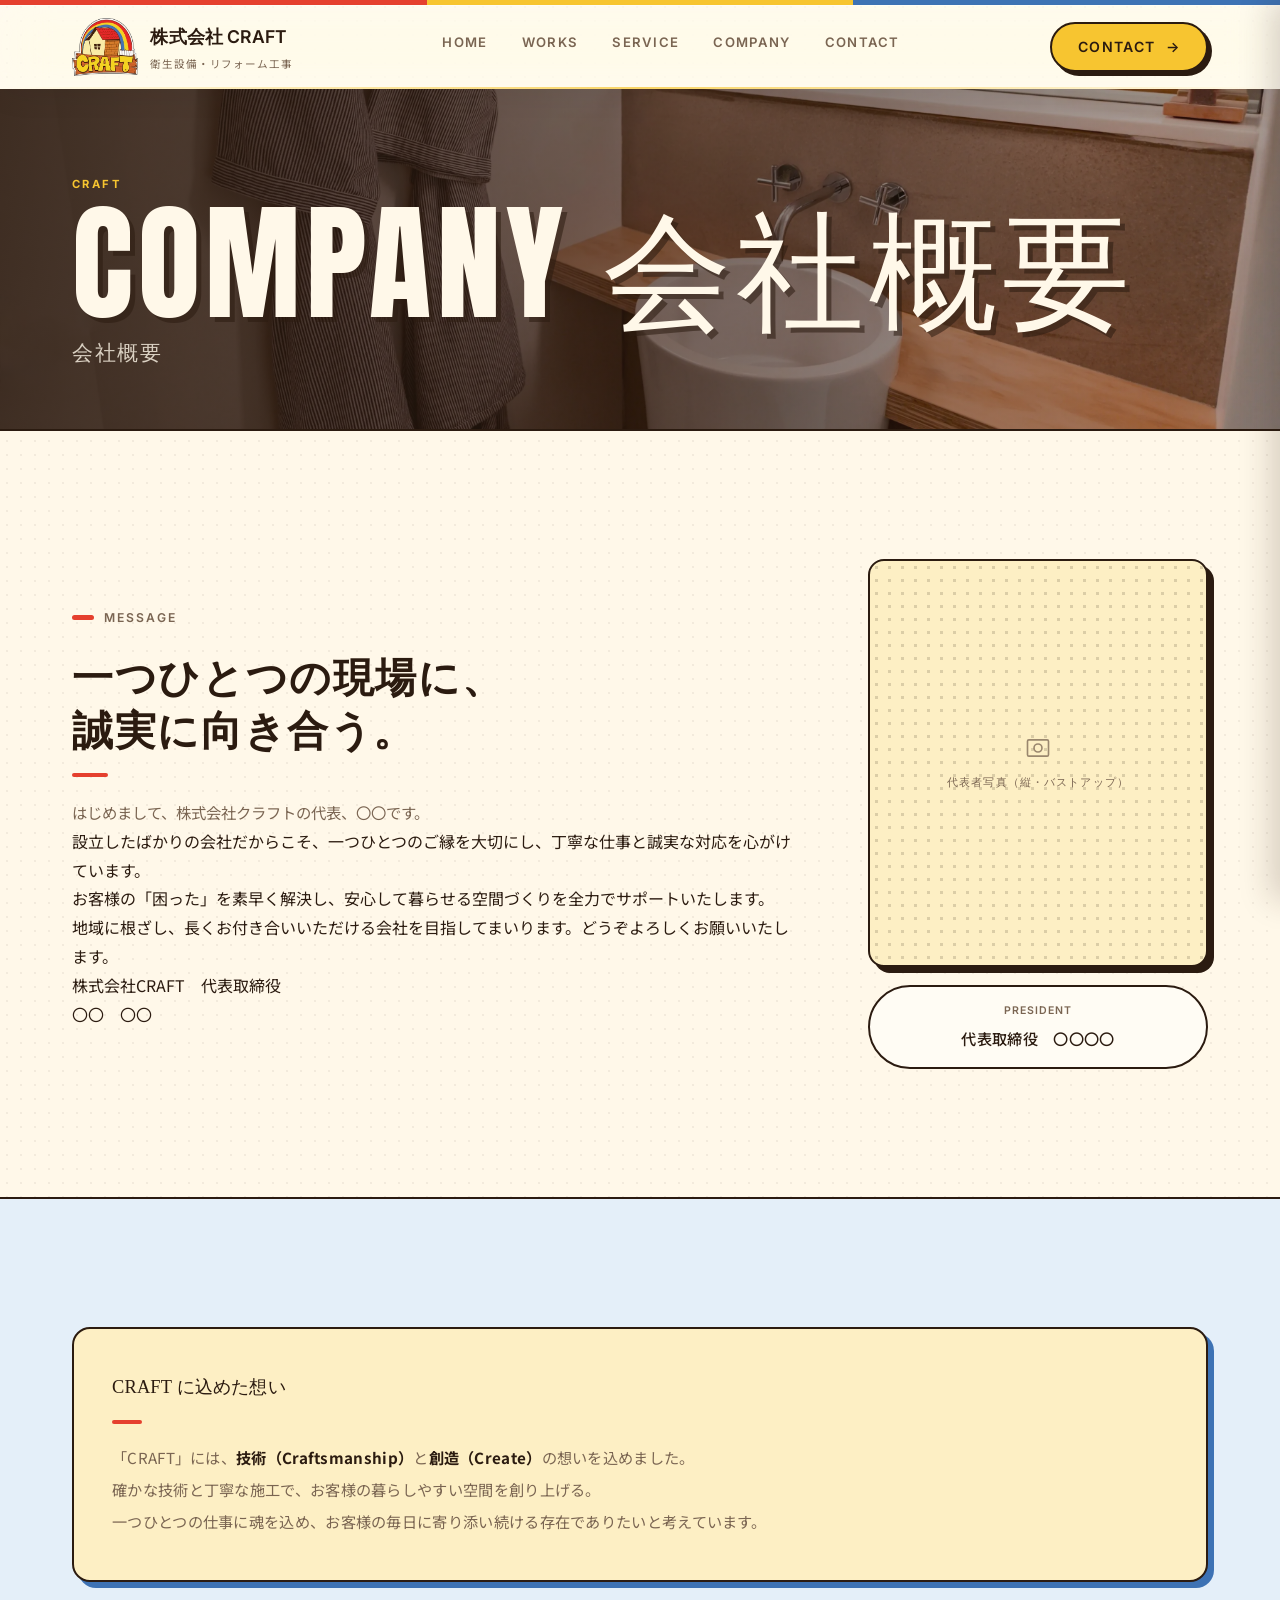
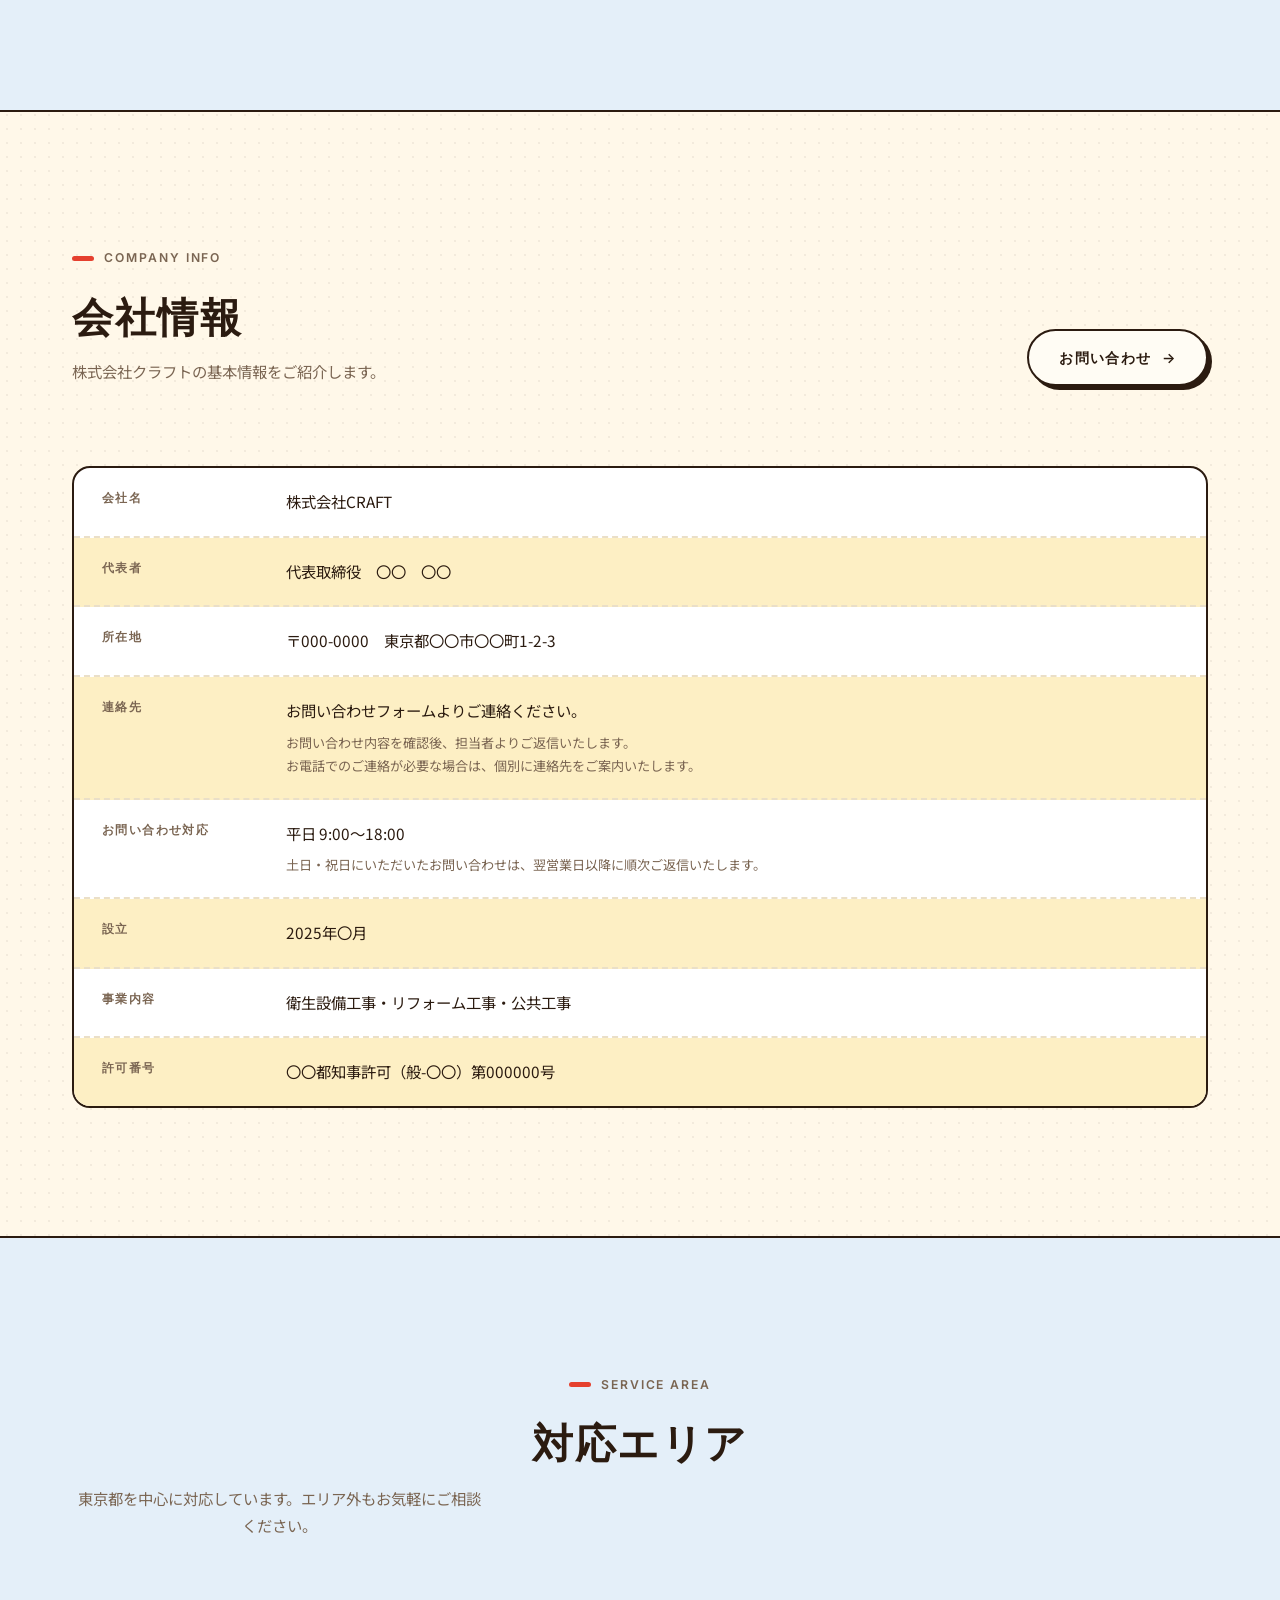
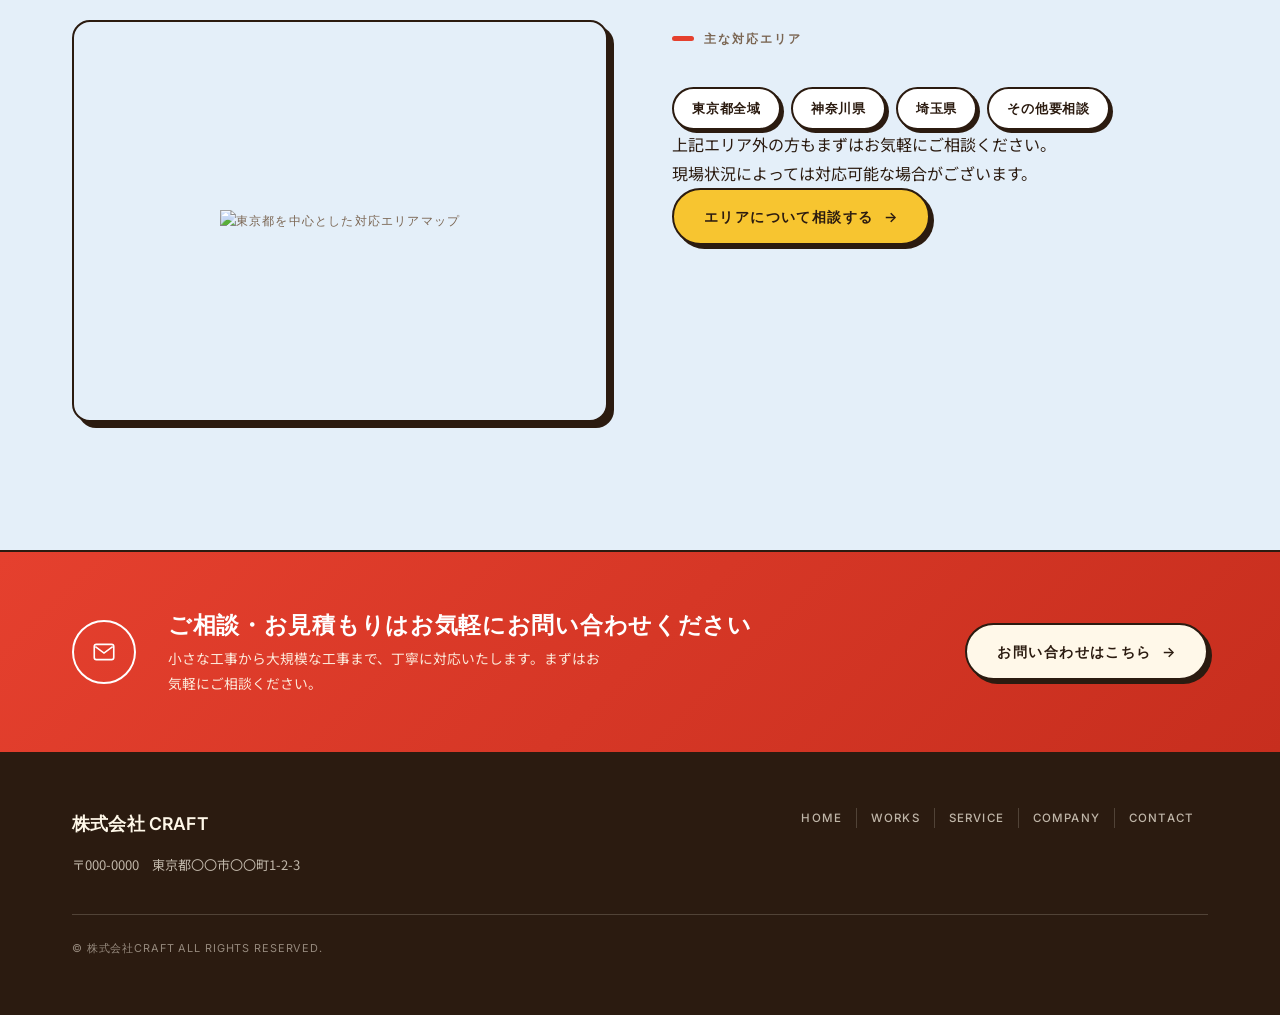
==== commit 8cb43ae9: "Add files via upload" ====
--- a/company.html
+++ b/company.html
@@ -6,14 +6,43 @@
     <title>会社概要 | 株式会社CRAFT</title>
     <meta
       name="description"
-      content="株式会社CRAFTの会社概要。代表挨拶・CRAFTに込めた想い・会社情報・対応エリアをご紹介します。"
-    />
+      content="株式会社CRAFTの会社概要をご紹介します。代表挨拶、CRAFTに込めた想い、会社情報、事業内容、対応エリアなどをご案内しています。"
+    />
+
+    <link rel="canonical" href="https://example.com/company.html" />
+
+    <meta property="og:type" content="website" />
+    <meta property="og:title" content="会社概要 | 株式会社CRAFT" />
+    <meta
+      property="og:description"
+      content="株式会社CRAFTの会社概要をご紹介します。代表挨拶、CRAFTに込めた想い、会社情報、事業内容、対応エリアなどをご案内しています。"
+    />
+    <meta property="og:url" content="https://example.com/company.html" />
+    <meta property="og:site_name" content="株式会社CRAFT" />
+    <meta property="og:image" content="https://example.com/images/ogp.jpg" />
+    <meta property="og:locale" content="ja_JP" />
+
+    <meta name="twitter:card" content="summary_large_image" />
+    <meta name="twitter:title" content="会社概要 | 株式会社CRAFT" />
+    <meta
+      name="twitter:description"
+      content="株式会社CRAFTの代表挨拶、会社情報、事業内容、対応エリアなどをご紹介します。"
+    />
+    <meta name="twitter:image" content="https://example.com/images/ogp.jpg" />
+
+    <!-- Favicon -->
+    <link rel="icon" href="images/favicon.ico" sizes="any" />
+    <link rel="icon" type="image/png" href="images/favicon.png" />
+
+    <!-- Apple Touch Icon -->
     <link
-      href="https://fonts.googleapis.com/css2?family=Anton&family=Oswald:wght@400;500;600;700&family=Inter:wght@300;400;500;600;700&family=Pacifico&family=Noto+Sans+JP:wght@300;400;500;700&display=swap"
-      rel="stylesheet"
-    />
+      rel="apple-touch-icon"
+      sizes="180x180"
+      href="images/apple-touch-icon.png"
+    />
+
     <link
-      href="https://fonts.googleapis.com/css2?family=Kaushan+Script&display=swap"
+      href="https://fonts.googleapis.com/css2?family=Anton&family=Bangers&family=Inter:wght@300;400;500;600;700&family=Noto+Sans+JP:wght@300;400;500;700&family=Oswald:wght@400;500;600;700&family=Pacifico&family=Zen+Kaku+Gothic+New:wght@900&display=swap"
       rel="stylesheet"
     />
     <link rel="stylesheet" href="css/reset.min.css" />
@@ -25,7 +54,7 @@
     <header class="site-header">
       <div class="wrap">
         <a href="index.html" class="logo">
-          <img src="images/logo.webp" alt="株式会社クラフト ロゴ" />
+          <img src="images/logo.webp" alt="株式会社CRAFT ロゴ" />
           <span>株式会社 CRAFT<small>衛生設備・リフォーム工事</small></span>
         </a>
         <nav class="nav">
@@ -70,7 +99,10 @@
         <div class="page-hero__overlay"></div>
         <div class="wrap page-hero__inner">
           <p class="page-hero__eyebrow">Craft</p>
-          <h1 class="page-hero__title">COMPANY</h1>
+          <h1 class="page-hero__title">
+            COMPANY
+            <span class="visually-hidden">会社概要</span>
+          </h1>
           <p class="page-hero__subtitle">会社概要</p>
         </div>
       </section>
@@ -88,45 +120,27 @@
               <p class="lead">
                 はじめまして、株式会社クラフトの代表、〇〇です。
               </p>
-              <p
-                style="
-                  margin-top: 16px;
-                  font-size: var(--fs-body);
-                  color: var(--ink-soft);
-                  line-height: 1.9;
-                "
-              >
-                設立したばかりの会社だからこそ、一つひとつのご縁を大切にし、<br />
-                丁寧な仕事と誠実な対応を心がけています。<br /><br />
-                お客様の「困った」を素早く解決し、安心して暮らせる空間づくりを<br />
-                全力でサポートいたします。<br /><br />
-                地域に根ざし、長くお付き合いいただける会社を目指してまいります。<br />
-                どうぞよろしくお願いいたします。
-              </p>
-              <p
-                style="
-                  margin-top: 28px;
-                  font-family: var(--f-display);
-                  font-weight: 600;
-                  font-size: 1rem;
-                  letter-spacing: 0.06em;
-                  color: var(--ink);
-                "
-              >
-                株式会社クラフト　代表取締役<br />
-                <span
-                  style="
-                    font-family: var(--f-hero);
-                    font-size: 2rem;
-                    letter-spacing: 0.08em;
-                  "
-                  >〇〇　〇〇</span
-                >
-              </p>
-            </div>
-            <div>
+              <div class="president__desc">
+                <p>
+                  設立したばかりの会社だからこそ、一つひとつのご縁を大切にし、丁寧な仕事と誠実な対応を心がけています。
+                </p>
+
+                <p>
+                  お客様の「困った」を素早く解決し、安心して暮らせる空間づくりを全力でサポートいたします。
+                </p>
+
+                <p>
+                  地域に根ざし、長くお付き合いいただける会社を目指してまいります。どうぞよろしくお願いいたします。
+                </p>
+              </div>
+              <p class="president__signature">
+                株式会社CRAFT　代表取締役<br />
+                <span class="president__name">〇〇　〇〇</span>
+              </p>
+            </div>
+            <div class="president__profile">
               <div class="frame president__media">
-                <div class="ph" style="--r: 3/3.6">
+                <div class="ph president__photo">
                   <div class="ph__tag">
                     <svg
                       viewBox="0 0 24 24"
@@ -153,24 +167,17 @@
       <!-- Craftに込めた想い -->
       <section class="block block--soft" id="belief">
         <div class="wrap">
-          <div class="reveal" style="max-width: 780px; margin-inline: auto">
-            <div
-              class="about__belief"
-              style="border-radius: 18px; box-shadow: 6px 6px 0 var(--blue)"
-            >
-              <p class="about__belief-title">Craftに込めた想い</p>
+          <div class="belief__inner reveal">
+            <div class="about__belief">
+              <h2 class="about__belief-title">
+                <span class="about__belief-brand">CRAFT</span>
+                <span>に込めた想い</span>
+              </h2>
               <div class="about__belief-rule"></div>
               <p>
-                「Craft」には、<strong>技術（Craftsmanship）</strong>と<strong>創造（Create）</strong>の想いを込めました。
-              </p>
-              <p
-                style="
-                  margin-top: 14px;
-                  font-size: var(--fs-body);
-                  color: var(--ink-soft);
-                  line-height: 2;
-                "
-              >
+                「CRAFT」には、<strong>技術（Craftsmanship）</strong>と<strong>創造（Create）</strong>の想いを込めました。
+              </p>
+              <p class="about__belief-desc">
                 確かな技術と丁寧な施工で、お客様の暮らしやすい空間を創り上げる。<br />
                 一つひとつの仕事に魂を込め、お客様の毎日に寄り添い続ける存在でありたいと考えています。
               </p>
@@ -195,7 +202,7 @@
           <dl class="company__table reveal">
             <div class="company__row">
               <dt>会社名</dt>
-              <dd>株式会社クラフト</dd>
+              <dd>株式会社CRAFT</dd>
             </div>
             <div class="company__row">
               <dt>代表者</dt>
@@ -208,14 +215,25 @@
             <div class="company__row">
               <dt>連絡先</dt>
               <dd>
-                お問い合わせフォームよりご連絡ください。<br />
-                内容を確認のうえ、担当者よりご連絡いたします。
-                <small>※お電話での受付は行っておりません。</small>
+                お問い合わせフォームよりご連絡ください。
+                <small>
+                  お問い合わせ内容を確認後、担当者よりご返信いたします。<br />
+                  お電話でのご連絡が必要な場合は、個別に連絡先をご案内いたします。
+                </small>
               </dd>
             </div>
             <div class="company__row">
+              <dt>お問い合わせ対応</dt>
+              <dd>
+                平日 9:00～18:00
+                <small>
+                  土日・祝日にいただいたお問い合わせは、翌営業日以降に順次ご返信いたします。
+                </small>
+              </dd>
+            </div>
+            <div class="company__row">
               <dt>設立</dt>
-              <dd>2024年〇月</dd>
+              <dd>2025年〇月</dd>
             </div>
             <div class="company__row">
               <dt>事業内容</dt>
@@ -223,7 +241,7 @@
             </div>
             <div class="company__row">
               <dt>許可番号</dt>
-              <dd>〇〇県知事許可（般-〇〇）第000000号</dd>
+              <dd>〇〇都知事許可（般-〇〇）第000000号</dd>
             </div>
           </dl>
         </div>
@@ -235,50 +253,32 @@
           <div class="sec-head sec-head--center reveal">
             <p class="eyebrow">Service Area</p>
             <h2 class="heading">対応エリア</h2>
-            <p class="lead" style="margin-inline: auto">
-              東京都・神奈川県を中心に対応しています。<br />エリア外もお気軽にご相談ください。
+            <p class="lead area__lead">
+              東京都を中心に対応しています。エリア外もお気軽にご相談ください。
             </p>
           </div>
           <div class="area__body reveal">
             <div class="area__map-wrap">
-              <svg
-                viewBox="0 0 24 24"
-                fill="none"
-                stroke="currentColor"
-                stroke-width="1.4"
-              >
-                <path
-                  d="M12 2C8.13 2 5 5.13 5 9c0 5.25 7 13 7 13s7-7.75 7-13c0-3.87-3.13-7-7-7z"
-                />
-                <circle cx="12" cy="9" r="2.5" />
-              </svg>
-              <span>地図画像 images/area-map.jpg</span>
-            </div>
+              <img
+                src="images/area-map.jpg"
+                alt="東京都を中心とした対応エリアマップ"
+                loading="lazy"
+              />
+            </div>
+
             <div>
-              <p class="eyebrow" style="margin-bottom: 20px">主な対応エリア</p>
+              <p class="eyebrow area__eyebrow">主な対応エリア</p>
               <div class="area__tags">
                 <span class="area__tag">東京都全域</span>
                 <span class="area__tag">神奈川県</span>
                 <span class="area__tag">埼玉県</span>
-                <span class="area__tag">千葉県</span>
                 <span class="area__tag">その他要相談</span>
               </div>
-              <p
-                style="
-                  margin-top: 28px;
-                  font-size: var(--fs-body);
-                  color: var(--ink-soft);
-                  line-height: 1.9;
-                "
-              >
+              <p class="area__desc">
                 上記エリア外の方もまずはお気軽にご相談ください。<br />
                 現場状況によっては対応可能な場合がございます。
               </p>
-              <a
-                href="contact.html"
-                class="btn btn--primary"
-                style="margin-top: 28px"
-              >
+              <a href="contact.html" class="btn btn--primary area__btn">
                 <span>エリアについて相談する</span><span class="arrow">→</span>
               </a>
             </div>
@@ -320,9 +320,7 @@
         <div class="footer__top">
           <div class="footer__brand">
             <span class="logo">株式会社 CRAFT</span>
-            <p>
-              〒000-0000　東京都〇〇市〇〇町1-2-3<br />E-Mail: info@test.aa.aa
-            </p>
+            <p>〒000-0000　東京都〇〇市〇〇町1-2-3</p>
           </div>
           <nav class="footer__nav">
             <a href="index.html">HOME</a>
